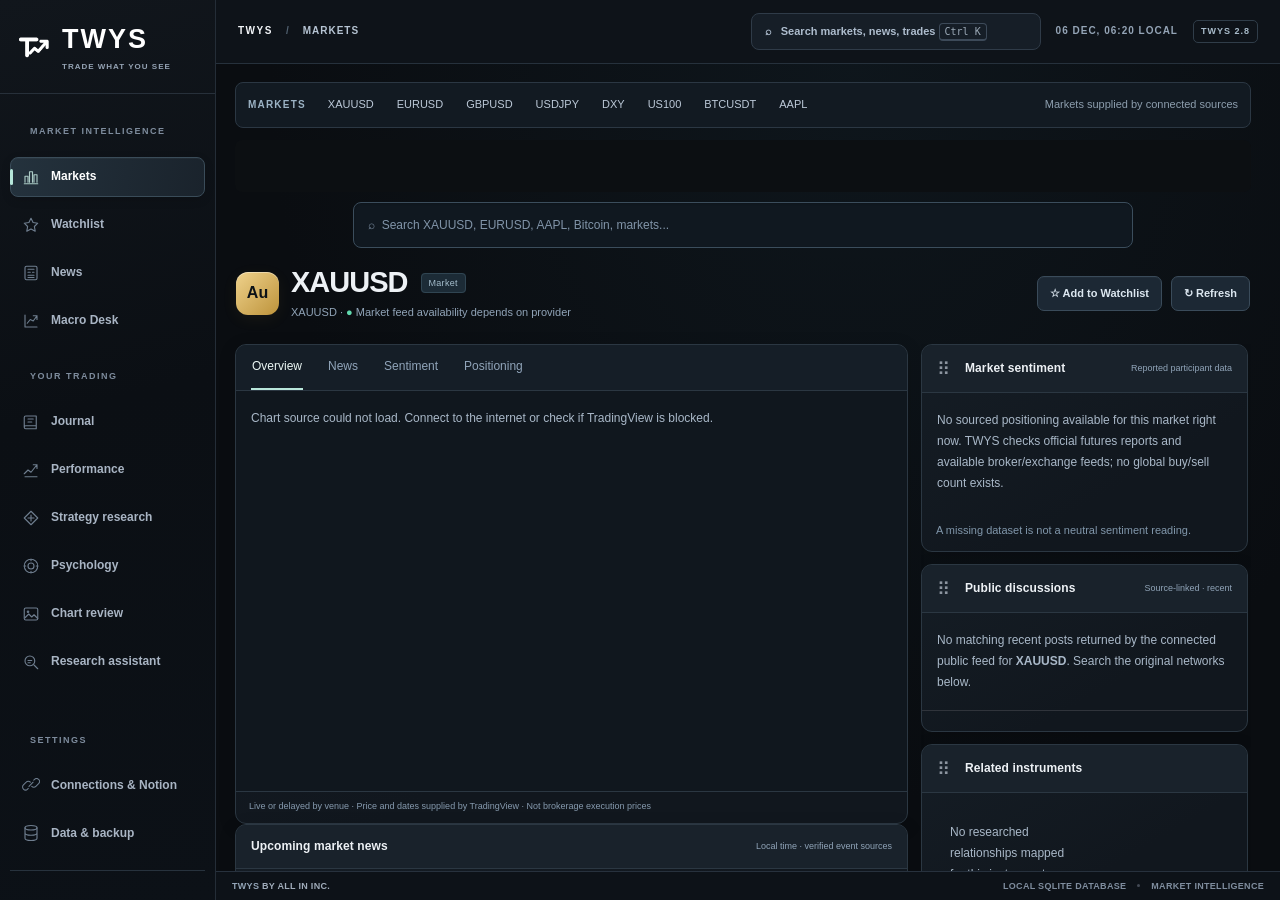
==== static/index.html @ 9fe043f9 "Prepare TWYS polished desktop and verified Windows installer workflow" ====
<!doctype html>
<html lang="en"><head><meta charset="utf-8"/><meta name="viewport" content="width=device-width,initial-scale=1"/>
<title>TWYS | TRADE WHAT YOU SEE · ALL IN INC.</title>
<meta name="theme-color" content="#0a0d11"/>
<link rel="icon" type="image/png" href="/static/twys-icon.png"/>
<link rel="stylesheet" href="/static/style.css" /><link rel="stylesheet" href="/static/v22.css" /><link rel="stylesheet" href="/static/v23.css" /><link rel="stylesheet" href="/static/v24.css" /><link rel="stylesheet" href="/static/v25.css" /><link rel="stylesheet" href="/static/v28.css" />
<link rel="stylesheet" href="/static/polish.css" />
</head><body>
<div id="app">
  <aside class="sidebar">
    <header class="identity"><img class="twys-logo" src="/static/twys-icon.png" width="38" height="38" alt=""/><div class="brandtext"><b>TWYS</b><small>TRADE WHAT YOU SEE</small></div></header>
    <div class="sidebar-section">MARKET INTELLIGENCE</div>
    <nav id="navigation">
      <button class="nav-item active" data-page="marketdesk" type="button"><span class="nav-glyph">▥</span>Markets</button>
      <button class="nav-item" data-page="watchlist" type="button"><span class="nav-glyph">☆</span>Watchlist</button>
      <button class="nav-item" data-page="newsdesk" type="button"><span class="nav-glyph">▤</span>News</button>
      <button class="nav-item" data-page="macro" type="button"><span class="nav-glyph">↗</span>Macro Desk</button>
    </nav>
    <div class="sidebar-section" id="private-label">YOUR TRADING</div>
    <nav>
      <button class="nav-item" data-page="journal22" type="button"><span class="nav-glyph">▤</span>Journal</button>
      <button class="nav-item" data-page="performance" data-requires="performance" type="button"><span class="nav-glyph">⌁</span>Performance</button>
      <button class="nav-item" data-page="strategy" data-requires="setup" type="button"><span class="nav-glyph">◇</span>Strategy research</button>
      <button class="nav-item" data-page="psychology" data-requires="psychology" type="button"><span class="nav-glyph">◉</span>Psychology</button>
      <button class="nav-item" data-page="screenshots" data-requires="screenshot_review" type="button"><span class="nav-glyph">▣</span>Chart review</button>
      <button class="nav-item" data-page="research" data-requires="records" type="button"><span class="nav-glyph">⌕</span>Research assistant</button>
    </nav>
    <div class="sidebar-section data-label">SETTINGS</div>
    <nav><button class="nav-item" data-page="connections" type="button"><span class="nav-glyph">⤧</span>Connections & Notion</button><button class="nav-item" data-page="data" type="button"><span class="nav-glyph">▤</span>Data & backup</button></nav>
    <div class="sidebar-spacer"></div><div class="v22-watch-mini" id="v22-watch-mini"></div>
    <div class="sidebar-status"><span class="status-light"></span><span>LOCAL TERMINAL</span><span class="status-end">LOCAL</span></div>
    <div class="sidebar-footer"><div class="signature">ALL IN <span>INC.</span></div><div>TRADE WHAT YOU SEE</div></div>
  </aside>
  <div class="main-shell">
    <header class="topbar"><div class="topbar-location"><span class="crumb">TWYS</span><span class="slash">/</span><span id="page-crumb">MARKETS</span></div><div class="topbar-right"><button class="global-search-button" id="global-search-button" type="button">⌕ &nbsp; Search markets, news, trades <kbd>Ctrl K</kbd></button><span id="local-time" class="clock"></span><span class="topbar-version">TWYS 2.8</span></div></header>
    <main class="workspace" id="workspace" aria-label="Trading workspace" tabindex="-1"><div class="loading" role="status"><img class="twys-loading-logo" src="/static/twys-icon.png" width="52" height="52" alt="TWYS"/><span class="loader"></span>Initializing TWYS terminal...</div></main>
    <footer class="bottombar"><span>TWYS <span class="muted">BY ALL IN INC.</span></span><span class="bottom-right"><span id="footer-source">LOCAL SQLITE DATABASE</span><span class="separator-dot"></span><span>MARKET INTELLIGENCE</span></span></footer>
  </div>
</div>
<div class="global-search-overlay hidden" id="global-search-overlay"><div class="search-modal" role="dialog" aria-modal="true" aria-label="Search TWYS" tabindex="-1"><div class="global-search-header"><span aria-hidden="true">⌕</span><input id="global-query" aria-label="Search markets and your journal" placeholder="Search markets and your journal..." autocomplete="off"/><button id="close-global" class="btn" aria-label="Close search">ESC</button></div><div id="global-results" class="global-results"></div><div class="search-hint">DETERMINISTIC SEARCH · NO AI REQUIRED · CTRL / ⌘ + K</div></div></div>
<div class="overlay hidden" id="overlay"><div class="veil" id="veil"></div><aside class="detail-drawer" role="dialog" aria-modal="true" aria-labelledby="detail-title" tabindex="-1"><div class="drawer-header"><div><span class="eyebrow">SOURCE RECORD</span><h2 id="detail-title">Trade detail</h2></div><button class="icon-button" id="close-detail" title="Close" aria-label="Close trade details">×</button></div><div class="drawer-content" id="drawer-content"></div></aside></div>
<div class="lightbox hidden" id="lightbox" role="dialog" aria-label="Chart screenshot" aria-modal="true"><div class="v28-photo-top"><span id="v28-photo-caption"></span><button id="close-lightbox" title="Close image">×</button></div><button id="v28-photo-prev" class="v28-photo-step" aria-label="Previous screenshot">‹</button><div class="v28-photo-stage"><img id="lightbox-image" alt="Expanded chart screenshot"/><p id="v28-photo-error" hidden>Image unavailable. Try Recheck all screenshots in Journal if the Notion image has been replaced.</p></div><button id="v28-photo-next" class="v28-photo-step" aria-label="Next screenshot">›</button></div>
<div id="toast" class="toast" role="status"></div>
<script src="/static/plotly.min.js"></script><script src="/static/v2.js"></script><script src="/static/app.js"></script><script src="/static/v22.js"></script><script src="/static/v24.js"></script><script src="/static/v25.js"></script><script src="/static/polish.js"></script>
</body></html>
---- static/style.css ----
:root{--bg:#0b0d10;--sidebar:#0d1014;--surface:#101318;--surface2:#141820;--surface3:#191e26;--border:#242932;--muted:#87909d;--muted2:#626b78;--text:#e7e9ed;--white:#fff;--accent:#cba878;--up:#7fcbb0;--down:#e08082;--neutral:#a0a8b2;--sidebar-w:230px}
*{box-sizing:border-box}html,body{margin:0;min-height:100%;background:var(--bg);color:var(--text);font-family:Inter,'Segoe UI',Arial,sans-serif;font-size:13px;-webkit-font-smoothing:antialiased}body{overflow:hidden}button,input,select,textarea{font:inherit}button{cursor:pointer}a{color:var(--accent);text-decoration:none}a:hover{text-decoration:underline}button:focus-visible,input:focus-visible,select:focus-visible,textarea:focus-visible{outline:1px solid var(--accent);outline-offset:1px}
#app{display:flex;height:100vh;min-height:530px}.sidebar{width:var(--sidebar-w);min-width:var(--sidebar-w);display:flex;flex-direction:column;background:var(--sidebar);border-right:1px solid var(--border);padding:24px 13px 16px}.identity{display:flex;align-items:center;gap:13px;padding:0 10px 29px}.brandmark{position:relative;height:39px;width:39px;border:1px solid #967c5b;display:flex;align-items:center;justify-content:center;color:#e5c08d;font-family:Georgia,serif;font-size:27px;font-weight:bold;letter-spacing:-3px}.brand-pip{position:absolute;height:5px;width:5px;background:var(--accent);right:-3px;bottom:8px}.brandtext b{display:block;letter-spacing:3.1px;font-size:20px;line-height:1.1;font-weight:800}.brandtext small{display:block;white-space:nowrap;font-size:8px;letter-spacing:1.3px;color:var(--muted);padding-top:6px;font-weight:700}.sidebar-section{padding:7px 12px 11px;color:var(--muted2);font-size:9px;letter-spacing:1.75px;font-weight:750}.sidebar-section.data-label{padding-top:29px}.sidebar nav{display:flex;flex-direction:column;gap:2px}.nav-item{background:none;border:0;color:#99a2ad;width:100%;display:flex;align-items:center;gap:12px;text-align:left;min-height:39px;padding:0 11px;border-radius:4px;font-size:12px;font-weight:570;position:relative}.nav-item:hover{background:#181d24;color:white}.nav-item.active{color:var(--accent);background:#25231f}.nav-item.active:before{content:'';position:absolute;left:-13px;width:2px;height:23px;background:var(--accent)}.nav-glyph{font-size:19px;font-family:'Segoe UI Symbol',serif;width:22px;text-align:center;line-height:1;color:inherit;opacity:.85}.sidebar-spacer{flex:1}.sidebar-status{display:flex;align-items:center;gap:8px;padding:13px 12px;border:1px solid var(--border);background:#10141a;font-size:9px;letter-spacing:.8px;font-weight:700;color:#b6bdc8}.sidebar-status .status-light,.terminal-pill i{background:var(--up);height:6px;width:6px;border-radius:50%;box-shadow:0 0 9px #7fcbb04d}.status-end{margin-left:auto;color:var(--up);font-size:9px}.sidebar-footer{padding:20px 12px 3px;font-size:8px;letter-spacing:1px;color:var(--muted2)}.signature{font-weight:900;color:#edf0f3;font-size:13px;letter-spacing:2.4px;margin-bottom:8px}.signature span{font-size:9px;color:var(--accent)}.main-shell{display:flex;flex-direction:column;min-width:0;flex:1}.topbar{height:53px;min-height:53px;background:#0d1014;border-bottom:1px solid var(--border);display:flex;align-items:center;justify-content:space-between;padding:0 28px}.topbar-location{font-size:10px;font-weight:800;letter-spacing:1.5px;color:#bfc5cd}.crumb{color:var(--accent)}.slash{margin:0 13px;color:var(--muted2)}.topbar-right{display:flex;gap:23px;align-items:center;color:var(--muted);font-size:10px;font-weight:670;letter-spacing:1px}.terminal-pill{border:1px solid var(--border);border-radius:3px;padding:6px 9px;font-size:9px;display:flex;align-items:center;gap:7px}.terminal-pill i{display:inline-block}.clock{color:#c7cbd1;font-variant-numeric:tabular-nums}.topbar-version{color:var(--muted2)}.workspace{padding:27px 30px 40px;overflow:auto;flex:1;scrollbar-color:#323946 transparent;scrollbar-width:thin}.bottombar{height:29px;min-height:29px;padding:0 26px;border-top:1px solid var(--border);background:#0d1014;display:flex;align-items:center;justify-content:space-between;font-size:9px;font-weight:700;letter-spacing:1px;color:var(--accent)}.muted{color:var(--muted)}.bottom-right{display:flex;align-items:center;gap:11px;color:var(--muted2)}.separator-dot{width:3px;height:3px;background:#444a55;border-radius:50%}
.section-head{display:flex;justify-content:space-between;align-items:flex-end;gap:20px;margin-bottom:23px}.eyebrow{font-size:9px;letter-spacing:1.9px;font-weight:750;color:var(--accent)}h1{font-size:24px;line-height:1.18;font-weight:710;letter-spacing:-.75px;margin:7px 0 7px}h2{font-size:15px;letter-spacing:-.2px;margin:0;font-weight:690}.subhead{font-size:12px;color:var(--muted);margin:0;line-height:1.55}.section-actions{display:flex;align-items:center;gap:10px;flex-wrap:wrap}.btn{background:#1d222a;color:var(--text);border:1px solid #313843;border-radius:4px;padding:9px 13px;font-size:11px;font-weight:700;letter-spacing:.2px;white-space:nowrap}.btn:hover{background:#2b313b}.btn.accent{background:#c4a276;color:#141414;border-color:#c4a276}.btn.accent:hover{background:#e0bb87}.btn.small{padding:6px 10px}.btn.quiet{background:transparent}.metrics{display:grid;grid-template-columns:repeat(6,minmax(0,1fr));gap:1px;background:var(--border);border:1px solid var(--border);margin-bottom:17px}.metric{background:var(--surface);padding:16px 17px;min-height:105px}.metric-label{color:var(--muted);font-size:10px;font-weight:700;text-transform:uppercase;letter-spacing:1.1px;min-height:14px}.metric-value{margin-top:12px;font-size:25px;font-weight:680;letter-spacing:-.8px;font-variant-numeric:tabular-nums;white-space:nowrap}.metric-foot{font-size:10px;color:var(--muted2);margin-top:6px}.positive{color:var(--up)!important}.negative{color:var(--down)!important}.accent-text{color:var(--accent)!important}.panel{background:var(--surface);border:1px solid var(--border);min-width:0}.panel-head{padding:16px 18px 13px;display:flex;justify-content:space-between;align-items:center;gap:10px;border-bottom:1px solid var(--border)}.panel-head h2{font-size:12px;letter-spacing:.15px}.panel-head small{color:var(--muted);font-size:10px}.panel-body{padding:17px 18px}.graph{height:273px;width:100%}.graph-short{height:240px}.grid-main{display:grid;grid-template-columns:minmax(0,1.7fr) minmax(290px,1fr);gap:16px;margin-bottom:16px}.grid-half{display:grid;grid-template-columns:repeat(2,minmax(0,1fr));gap:16px;margin-bottom:16px}.grid-third{display:grid;grid-template-columns:repeat(3,minmax(0,1fr));gap:16px;margin-bottom:16px}.table-scroller{overflow:auto;scrollbar-color:#303640 transparent}table{border-collapse:collapse;width:100%;font-variant-numeric:tabular-nums}th{color:var(--muted);font-size:9px;font-weight:750;letter-spacing:1.1px;text-transform:uppercase;text-align:left;background:#141820;padding:12px 15px;white-space:nowrap}td{padding:12px 15px;border-bottom:1px solid #222831;font-size:11px;color:#bfc6cf;vertical-align:middle}tbody tr:last-child td{border-bottom:none}tbody tr.interactive{cursor:pointer}tbody tr.interactive:hover{background:#1b2129}tbody tr.interactive:hover td{color:#f0f2f5}.mono{font-family:'Cascadia Code',Consolas,monospace;font-size:11px;font-variant-numeric:tabular-nums}.primary-cell{font-weight:750;color:#e5e9ee}.type-tag{color:var(--muted);font-size:9px;border:1px solid #353a45;padding:4px 6px;border-radius:3px}.pill{display:inline-flex;align-items:center;gap:5px;padding:3px 7px;border-radius:3px;font-weight:750;font-size:9px;letter-spacing:.35px;text-transform:uppercase}.pill.win{background:#15342a;color:#80d1ac}.pill.loss{background:#3a252c;color:#e69aa0}.pill.breakeven{background:#2c2e35;color:#babfc8}.pill.unknown{background:#272525;color:#a5a5a5}.valuebar{height:4px;background:#2b313a;min-width:70px;position:relative}.valuebar>span{display:block;height:100%;background:#9da4ae}.valuebar .gain{background:var(--up)}.mini-label{font-size:10px;color:var(--muted)}.insight-list{display:flex;flex-direction:column}.insight-row{display:grid;grid-template-columns:minmax(120px,1fr) 68px 77px 90px;gap:8px;align-items:center;padding:12px 16px;border-bottom:1px solid var(--border);font-size:11px}.insight-row.header{color:var(--muted2);font-size:9px;letter-spacing:1px;font-weight:800;padding-top:10px;padding-bottom:10px}.insight-row:last-child{border-bottom:0}.stat-right{text-align:right;font-variant-numeric:tabular-nums}.data-note{font-size:10px;line-height:1.65;color:var(--muted);padding:11px 16px;border-top:1px solid var(--border)}.notice{padding:12px 15px;border:1px solid #3a3428;background:#1d1b18;color:#cbb691;font-size:11px;line-height:1.6;margin-bottom:16px}.notice strong{color:#e3c796}.filterbar{display:flex;gap:9px;flex-wrap:wrap;align-items:center;margin-bottom:16px;padding:12px;background:var(--surface);border:1px solid var(--border)}.searchbox{display:flex;align-items:center;min-width:210px;flex:1;border:1px solid #313640;background:#0e1115;color:var(--muted)}.searchbox span{padding:0 11px;font-size:18px}.searchbox input{flex:1;min-width:0;border:none;outline:0;color:var(--text);background:transparent;padding:10px 11px 10px 0;font-size:11px}.field{border:1px solid #313640;border-radius:3px;background:#12161c;color:#cfd4dc;padding:9px 26px 9px 10px;font-size:11px;max-width:180px}.field:focus{border-color:var(--accent)}.field[type=date]{padding-right:6px;color-scheme:dark}.field.small{max-width:110px}.record-count{color:var(--muted);font-size:10px}.pagination{display:flex;align-items:center;gap:10px;padding:13px 15px;justify-content:flex-end;border-top:1px solid var(--border);color:var(--muted)}.pagination button{border:1px solid var(--border);color:#ced2d9;background:#1c2229;border-radius:3px;padding:6px 10px}.pagination button:disabled{opacity:.3;cursor:default}.source-indicator{font-size:9px;color:var(--muted2);letter-spacing:.4px}.topic-cards{display:grid;grid-template-columns:repeat(2,minmax(0,1fr));gap:16px}.topic-panel{min-width:0}.topic-panel .panel-head{min-height:52px}.comparison-meta{color:var(--muted);font-size:10px;padding:13px 15px 4px;line-height:1.6}.info-grid{display:grid;grid-template-columns:repeat(3,minmax(0,1fr));gap:1px;border:1px solid var(--border);background:var(--border);margin-bottom:16px}.info-item{background:var(--surface);padding:14px 15px}.info-item .key{font-size:10px;color:var(--muted)}.info-item .val{font-size:16px;font-weight:700;margin-top:8px}.masonry{display:grid;grid-template-columns:repeat(auto-fill,minmax(230px,1fr));gap:14px}.image-card{border:1px solid var(--border);background:var(--surface);overflow:hidden;cursor:pointer}.image-card:hover{border-color:#827359}.image-card .thumb{height:142px;background:#090c11;overflow:hidden;display:flex;align-items:center;justify-content:center}.image-card img{height:100%;width:100%;object-fit:contain}.image-card .img-text{padding:11px 12px}.image-card .img-meta{color:var(--muted);font-size:10px;margin-top:6px}.qbox{display:flex;gap:10px}.qbox textarea{flex:1;min-height:90px;background:#0e1115;color:var(--text);border:1px solid #343b46;padding:14px;outline:none;resize:vertical;border-radius:3px;line-height:1.5}.suggestions{display:flex;flex-wrap:wrap;gap:8px;margin:13px 0 20px}.suggestions button{border:1px solid #343942;background:#161b22;color:#bdc5cf;padding:7px 10px;font-size:10px;border-radius:3px}.suggestions button:hover{border-color:var(--accent)}.research-answer{font-size:12px;line-height:1.75;white-space:pre-wrap;color:#d4d8de}.evidence-card{padding:13px 15px;border-bottom:1px solid var(--border);cursor:pointer}.evidence-card:hover{background:#1c232b}.evidence-card p{font-size:11px;line-height:1.6;color:#a5afbb;margin:8px 0 0}.evidence-header{display:flex;align-items:center;justify-content:space-between}.evidence-title{font-weight:750;font-size:11px}.file-input{display:none}.upload-zone{border:1px dashed #555144;min-height:175px;display:flex;align-items:center;justify-content:center;flex-direction:column;gap:9px;background:#151614;text-align:center;padding:25px}.upload-zone .upload-icon{font-size:28px;color:var(--accent)}.upload-zone b{font-size:13px}.upload-zone p{font-size:11px;color:var(--muted);margin:0}.action-row{display:flex;gap:10px;flex-wrap:wrap;margin-top:14px}.note-card{padding:14px 15px;border-bottom:1px solid var(--border);font-size:11px;line-height:1.65;color:#b7bec8;white-space:pre-wrap;max-height:135px;overflow:hidden}.note-card:last-child{border:0}.note-card b{color:var(--accent);display:block;margin-bottom:5px;font-size:10px}.smalltext{font-size:11px;color:var(--muted);line-height:1.6}.loading{height:40vh;display:flex;align-items:center;justify-content:center;gap:10px;color:var(--muted);letter-spacing:1px;font-size:11px}.loader{border:2px solid #2e3440;border-top-color:var(--accent);height:13px;width:13px;border-radius:50%;animation:spin .7s linear infinite}@keyframes spin{to{transform:rotate(360deg)}}.empty{padding:38px 15px;color:var(--muted);text-align:center;font-size:12px;line-height:1.6}.overlay{position:fixed;inset:0;z-index:20;display:flex;justify-content:flex-end}.hidden{display:none!important}.veil{position:absolute;inset:0;background:#05080bbd;backdrop-filter:blur(1px)}.detail-drawer{z-index:1;position:relative;width:min(650px,100vw);height:100%;background:#101319;box-shadow:-15px 0 50px #0009;display:flex;flex-direction:column;border-left:1px solid #343943}.drawer-header{padding:24px 27px;display:flex;justify-content:space-between;align-items:flex-start;border-bottom:1px solid var(--border)}.drawer-header h2{font-size:19px;margin-top:9px}.icon-button{background:transparent;border:1px solid #424955;color:var(--text);height:30px;width:30px;font-size:22px;border-radius:3px}.drawer-content{padding:22px 27px 35px;overflow:auto}.details-grid{display:grid;grid-template-columns:repeat(3,minmax(0,1fr));gap:10px;margin-bottom:20px}.detail-kpi{background:#171c23;border:1px solid #292e38;padding:12px}.detail-kpi small{color:var(--muted);font-size:9px;text-transform:uppercase;letter-spacing:.9px}.detail-kpi b{display:block;margin-top:9px;font-size:14px;color:#f0f2f5}.detail-section{margin:19px 0}.detail-section h3{color:var(--accent);font-weight:750;font-size:10px;text-transform:uppercase;letter-spacing:1px;border-bottom:1px solid var(--border);padding-bottom:9px}.detail-section p,.original-text{color:#c7cbd2;font-size:12px;line-height:1.7;white-space:pre-wrap;overflow-wrap:anywhere}.detail-photo{width:100%;height:auto;display:block;margin:10px 0;border:1px solid #303742;cursor:zoom-in;background:#090b0d}.flag{color:#e4b47f;background:#2c241c;padding:4px 8px;display:inline-block;font-size:10px;margin:3px}.lightbox{z-index:30;position:fixed;inset:0;background:#050607f7;display:flex;justify-content:center;align-items:center;padding:40px}.lightbox img{max-width:96vw;max-height:92vh;object-fit:contain}.lightbox button{position:absolute;right:19px;top:12px;color:white;background:transparent;border:0;font-size:35px}.toast{position:fixed;bottom:43px;right:20px;z-index:40;background:#30372f;color:white;padding:13px 19px;box-shadow:0 8px 28px #0008;font-size:11px;opacity:0;pointer-events:none;transform:translateY(8px);transition:.2s}.toast.show{opacity:1;transform:translateY(0)}.result-label{font-size:11px;font-weight:750;color:var(--accent);letter-spacing:.3px}.kbd{font-size:10px;padding:2px 5px;border:1px solid var(--border)}
@media(max-width:1250px){.metrics{grid-template-columns:repeat(3,minmax(0,1fr))}.workspace{padding:22px}.grid-main{grid-template-columns:1.3fr 1fr}}
@media(max-width:950px){:root{--sidebar-w:185px}.sidebar{padding-left:9px;padding-right:9px}.nav-item.active:before{left:-9px}.nav-item{font-size:11px}.grid-main,.grid-half,.topic-cards{grid-template-columns:1fr}.grid-third{grid-template-columns:repeat(2,minmax(0,1fr))}.metric{padding:14px}.sidebar-footer{padding-left:7px}.bottom-right{display:none}}
@media(max-width:680px){:root{--sidebar-w:53px}.sidebar{padding:14px 4px}.identity{padding:0 3px 22px}.brandtext,.sidebar-section,.sidebar-status,.sidebar-footer{display:none}.sidebar nav{gap:6px}.nav-item{height:41px;padding:0 10px;overflow:hidden;white-space:nowrap;font-size:0}.nav-glyph{font-size:19px;min-width:22px}.nav-item.active:before{left:-4px}.topbar{padding:0 14px}.topbar-right{gap:8px}.terminal-pill,.topbar-version{display:none}.workspace{padding:17px 11px}.section-head{align-items:flex-start;flex-direction:column;gap:9px}.metrics{grid-template-columns:repeat(2,minmax(0,1fr))}.metric-value{font-size:21px}.grid-third,.info-grid{grid-template-columns:1fr}.qbox{flex-direction:column}.filterbar{gap:6px}.searchbox{min-width:100%}.field{max-width:150px}}
/* TWYS 2.0: restrained monochrome market workstation. */
:root{--bg:#0c0c0c;--sidebar:#101010;--surface:#131313;--surface2:#191919;--surface3:#202020;--border:#303030;--muted:#939393;--muted2:#727272;--text:#f2f2f2;--accent:#dedede;--up:#63b99a;--down:#d77b81}
.brandmark{background:#f1f1f1!important;color:#080808!important;border-radius:7px!important}.brand-pip{background:#0b0b0b!important}.nav-item.active{color:white!important;background:#252525!important}.eyebrow,.accent-text{color:#d4d4d4!important}.btn.accent{background:#f1f1f1!important;color:#151515!important;border-color:#f1f1f1!important}.btn.accent:hover{background:white!important}.sidebar-status .status-light,.terminal-pill i{background:#6abe9f}
.v2-searchrow{display:flex;align-items:center;gap:10px;margin-bottom:18px;flex-wrap:wrap}.v2-lookup{width:min(660px,100%);flex:1;min-width:200px;height:41px;padding:0 15px}.v2-symbolhead{display:flex;justify-content:space-between;align-items:center;gap:15px;margin:9px 0 18px;flex-wrap:wrap;border-bottom:1px solid var(--border);padding:0 0 14px}.v2-symbolhead h2{font-size:26px;letter-spacing:-.7px;margin:5px 0 0}.v2-symbolhead h2 span{font-weight:400;font-size:12px;color:var(--muted);letter-spacing:0;margin-left:10px}.v2-kv{display:flex;justify-content:space-between;gap:15px;border-bottom:1px solid #292929;padding:9px 0}.v2-kv span{color:var(--muted)}.v2-kv strong{font-size:12px;text-align:right;font-variant-numeric:tabular-nums}.v2-kpis{display:grid;grid-template-columns:repeat(2,minmax(0,1fr));gap:0 17px}.v2-onboard{min-height:140px;display:flex;flex-direction:column;justify-content:center;align-items:flex-start;padding:17px;border:1px dashed #3b3b3b;background:#171717}.v2-onboard p{font-size:12px;line-height:1.7;color:#a0a0a0;margin:8px 0 0}.v2-info{color:var(--muted);margin:10px 0 18px;font-size:11px}.v2-source{padding:12px 0;border-bottom:1px solid var(--border)}.v2-source>b{font-weight:680;font-size:12px}.v2-source small,.v2-feeditem span{display:block;color:var(--muted);font-size:10px;line-height:1.7;margin-top:7px}.v2-source a,.v2-feeditem a,.v2-newsitem a{color:inherit;text-decoration:none}.v2-source a:hover,.v2-feeditem a:hover,.v2-newsitem a:hover{text-decoration:underline}.v2-feeditem{padding:12px 0;border-bottom:1px solid var(--border);line-height:1.55}.v2-feeditem strong{font-size:12px}.v2-pricegraph{height:340px;min-height:300px}.v2-newsitem{display:flex;gap:17px;border-bottom:1px solid var(--border);padding:15px 18px}.v2-newsitem p{font-size:11px;line-height:1.5;color:var(--muted);margin:7px 0}.v2-newsitem small{font-size:10px;color:var(--muted2)}.impact{display:inline-block;align-self:flex-start;text-transform:uppercase;font-size:9px;letter-spacing:1px;padding:5px 8px;color:#acacac;border:1px solid #444;border-radius:3px;min-width:60px;text-align:center}.impact.high{color:#f39090;border-color:#8f3939}.impact.medium{color:#edbb73;border-color:#886035}.impact.low{color:#e4d78c;border-color:#776c3b}.v2-symbolresults{display:flex;gap:8px;flex-wrap:wrap;margin:12px 0 18px}.v2-compareform,.v2-form{display:grid;gap:15px}.v2-compareform label,.v2-form label{font-size:10px;letter-spacing:.7px;color:#b4b4b4;display:flex;flex-direction:column;gap:7px}.v2-form .field,.v2-compareform .field{width:100%;max-width:none}.v2-form input{height:38px}.v2-form+.btn{margin-top:18px}.v2-sourcechoices{display:grid;gap:10px;margin:15px 0}.v2-sourcechoices label{display:flex;gap:10px;align-items:center;font-weight:600}.v2-sourcechoices small{font-weight:400;color:var(--muted)}.global-search-overlay{position:fixed;inset:0;z-index:100;background:rgba(0,0,0,.76);display:flex;justify-content:center;align-items:flex-start;padding-top:min(16vh,140px)}.global-search-overlay.hidden{display:none}.search-modal{width:min(680px,calc(100vw - 36px));border:1px solid #515151;background:#171717;box-shadow:0 24px 100px #000c;border-radius:10px;overflow:hidden}.global-search-header{display:flex;gap:12px;align-items:center;padding:16px;border-bottom:1px solid #343434}.global-search-header input{flex:1;outline:none;background:transparent;border:0;color:white;font-size:15px;min-width:0}.global-results{max-height:430px;overflow:auto}.v2-searchhit{background:transparent;color:white;width:100%;border:0;border-bottom:1px solid #313131;display:grid;grid-template-columns:130px 1fr 75px;gap:10px;text-align:left;padding:14px 17px;cursor:pointer;align-items:center}.v2-searchhit:hover{background:#2a2a2a}.v2-searchhit span{font-size:12px;color:var(--muted);overflow:hidden;text-overflow:ellipsis;white-space:nowrap}.v2-searchhit small{text-align:right;color:#858585}.search-hint{font-size:9px;color:#878787;padding:12px 17px;letter-spacing:1px}.global-search-button{cursor:pointer;border:1px solid #3b3b3b;background:#1e1e1e;color:#c0c0c0;padding:7px 10px;border-radius:5px}.global-search-button kbd{font:10px monospace;margin-left:10px;color:#aaa}
@media(max-width:700px){.v2-newsitem{padding:12px 9px}.v2-searchhit{grid-template-columns:90px 1fr}.v2-searchhit small{display:none}.global-search-button{font-size:0}.global-search-button kbd{font-size:10px}.v2-kpis{grid-template-columns:1fr}.v2-symbolhead h2{font-size:21px}}

/* TWYS 2.1 Windows market desk: larger controls, higher contrast, purposeful accents. */
:root{--bg:#0b1017;--sidebar:#0e141c;--surface:#141b24;--surface2:#18212c;--surface3:#202b39;--border:#2b3847;--muted:#a2afbe;--muted2:#7f90a3;--text:#f4f6fa;--accent:#f0f4fb;--up:#35db9b;--down:#f07779;--sidebar-w:224px}
body{font-size:14px}.sidebar{padding:18px 12px 12px}.identity{gap:12px;padding:4px 8px 25px}.brandmark{height:51px;width:51px;flex:none;background:transparent!important;border:0!important;padding:0!important;overflow:hidden;border-radius:12px}.brandmark img{height:100%;width:100%;object-fit:contain}.brandtext b{font-size:21px;letter-spacing:2px}.brandtext small{letter-spacing:.9px;font-size:9px}.sidebar-section{font-size:10px;color:#8d9bac}.nav-item{font-size:13px;min-height:42px;gap:12px;font-weight:600}.nav-item.active{background:#242f3c!important}.nav-item.active:before{background:#36dea0;width:3px}.topbar{height:61px;min-height:61px;background:#111821}.topbar-right{gap:17px}.global-search-button{font-size:12px;padding:10px 15px;background:#222d3b}.workspace{padding:26px 30px 48px}.workspace h1{font-size:27px;letter-spacing:-.6px}.subhead{font-size:13px;color:#acb8c6;max-width:820px;line-height:1.6}.eyebrow{letter-spacing:1px;color:#6bd9b4!important;font-size:10px}.btn,.field{font-size:12px}.btn{border-radius:7px;padding:10px 15px}.btn.accent{background:#eaf2fc!important;color:#111a23!important;border-color:#eaf2fc!important;font-weight:800}.panel{background:#141b24;border:1px solid #2c3949;border-radius:12px;overflow:hidden}.panel-head{background:#19222e;padding:16px 18px}.panel-head h2{font-size:14px;letter-spacing:0}.panel-body{padding:16px 18px}.v2-searchrow{margin-bottom:9px;gap:10px}.v2-searchwrap{flex:1;min-width:250px;position:relative}.v2-lookup{width:100%!important;height:48px!important;font-size:15px!important;border:1px solid #485a6e!important;border-radius:10px!important;background:#1a2531!important;padding:0 17px!important}.v2-searchwrap:focus-within .v2-lookup{border-color:#65b7ff!important}.v2-suggestions{position:absolute;z-index:15;top:52px;left:0;right:0;max-height:370px;overflow:auto;background:#1a2430;border:1px solid #46586e;border-radius:10px;box-shadow:0 24px 60px #000a}.v2-suggestions[hidden]{display:none}.v2-suggest-row{width:100%;display:grid;grid-template-columns:90px 1fr 100px;align-items:center;gap:10px;text-align:left;padding:12px 15px;background:transparent;border:0;border-bottom:1px solid #304050;color:#f4f6fa}.v2-suggest-row:hover,.v2-suggest-row:focus{background:#26364a}.v2-suggest-row b{font-size:13px;color:#6be6b3}.v2-suggest-row span{overflow:hidden;white-space:nowrap;text-overflow:ellipsis;font-size:12px;color:#c2cbd7}.v2-suggest-row small{color:#8192a7;text-align:right}.v2-quickwatch{display:flex;gap:8px;flex-wrap:wrap;margin:12px 0 24px}.v2-symbolchip{border:1px solid #35475b;background:#1a2531;color:#aebccf;border-radius:6px;padding:9px 13px;font-size:12px;font-weight:750}.v2-symbolchip:hover{border-color:#62d7a9;color:#fff}.v2-symbolhead{margin-bottom:20px}.v2-symbolhead h2{font-size:34px}.v2-symbolhead h2 span{font-size:14px}.v2-market-grid{display:grid;grid-template-columns:minmax(0,1.65fr) minmax(300px,1fr);gap:16px}.v2-side-stack{display:flex;flex-direction:column;gap:16px;min-width:0}.v2-chart-panel{min-width:0}.v2-tv-host{height:490px;overflow:hidden;background:#141a22;margin:12px 10px 2px;border-radius:7px}.twys-tv-widget{height:100%;width:100%;display:flex;flex-direction:column}.tradingview-widget-container__widget{height:calc(100% - 26px);width:100%}.twys-attribution{height:26px;display:flex;align-items:center;justify-content:flex-end;padding-right:12px;font-size:11px;color:#9badbe}.twys-attribution a{color:#a0b5ca;text-decoration:underline}.v2-chart-panel .v2-info{font-size:11px;padding:0 15px}.v2-side-stack .v2-onboard{min-height:90px}.v2-source{padding:12px 16px}.v2-source b,.v2-feeditem strong{font-size:13px}.v2-source small,.v2-feeditem span{font-size:11px}.v2-side-stack .panel-body{max-height:340px;overflow:auto}.v2-weekbar{display:flex;align-items:center;justify-content:space-between;gap:14px;margin:10px 0 20px;padding:15px;border:1px solid #334353;background:#18222f;border-radius:10px;flex-wrap:wrap}.v2-weekbar strong{font-size:17px}.v2-weekbar>span{color:#a8b8c9;font-size:12px}.v2-calfilters{display:flex;gap:12px;flex-wrap:wrap;margin:0 0 14px}.v2-calfilters label{display:flex;align-items:center;gap:8px;font-size:12px;color:#b8c7d6}.v2-calfilters select,.v2-calfilters input{border:1px solid #46556a;background:#1b2633;color:white;border-radius:6px;padding:10px;min-width:135px}.v2-calfilters input{min-width:220px}.v2-calendar-table{font-size:12px}.v2-calendar-table td,.v2-calendar-table th{padding:13px 12px;border-bottom:1px solid #273443}.v2-calendar-table th{font-size:11px;color:#a3b6c9;background:#1c2734}.v2-calendar-table tbody tr:hover:not(.v2-dayrow){background:#1c2a39}.v2-calendar-table .v2-dayrow td{background:#243247!important;color:#ecf4ff;font-weight:800;font-size:12px;letter-spacing:.3px;padding:10px 12px}.v2-eventtitle{min-width:250px;font-weight:650}.v2-eventtitle a{color:#ecf2fa}.v2-eventtime,.v2-eventcurrency{white-space:nowrap;font-weight:650}.impact.high{background:#5d2229;border-color:#f17274;color:#ffb3b5}.impact.medium{background:#61401e;border-color:#efb15b;color:#f8c780}.impact.low{background:#534e22;border-color:#dec96b;color:#f6e59e}.v2-news-toolbar{display:flex;gap:12px;margin-bottom:16px}.v2-news-toolbar input{min-width:220px;max-width:600px;flex:1;height:42px}.v2-newsitem b{font-size:14px;line-height:1.5}.v2-newsitem p{font-size:12px;line-height:1.6}.v2-onboard{border-radius:9px;border-color:#385169;background:#1b2938}.v2-onboard p{font-size:13px}.v2-info{font-size:12px}.v2-source a{color:#5bddad}.sidebar-footer{font-size:9px}.topbar-version{font-size:12px}
@media(max-width:1120px){.v2-market-grid{grid-template-columns:1fr}.v2-side-stack{display:grid;grid-template-columns:repeat(2,minmax(0,1fr))}.v2-tv-host{height:390px}}
@media(max-width:750px){.v2-side-stack{grid-template-columns:1fr}.v2-suggest-row{grid-template-columns:80px 1fr}.v2-suggest-row small{display:none}.v2-tv-host{height:320px}.v2-symbolhead h2{font-size:25px}}
---- static/v22.css ----
/* TWYS 2.2: instrument-first desktop market workspace */
:root{--bg:#090d11;--sidebar:#0b1015;--surface:#10161c;--surface2:#141c23;--surface3:#1b2530;--border:#24303b;--muted:#91a0b0;--muted2:#738394;--text:#f5f7fa;--white:#fff;--accent:#eef3f9;--up:#22e59d;--down:#fa606b;--sidebar-w:225px}
html,body{font-family:Inter,'Segoe UI',Arial,sans-serif;font-size:14px;background:var(--bg);line-height:1.42}button,select,input{font-family:inherit} .sidebar{padding:12px 10px 12px;background:#090e13;border-right:1px solid #1c2933}.identity{padding:6px 9px 17px;gap:9px;border-bottom:1px solid #202b34;margin:0 -10px 16px}.brandmark{width:49px;height:49px!important;border:none!important;background:transparent!important;border-radius:6px!important}.brandmark img{width:100%;height:100%;object-fit:contain;filter:grayscale(1) brightness(1.45)}.brandtext b{font-size:25px;letter-spacing:1px;color:white}.brandtext small{display:block;color:#d3dbe2;letter-spacing:1.2px;font-size:9px}.sidebar-section{font-size:9px;letter-spacing:1.45px;color:#768898;margin:14px 8px 5px;padding-top:6px}.nav-item{font-size:14px;min-height:39px;border-radius:5px;gap:10px;color:#cbd4df;padding:0 11px}.nav-item:hover{background:#19232e}.nav-item.active{background:#1c2933!important;color:white!important}.nav-item.active:before{background:var(--up);border-radius:3px}.nav-glyph{font-size:19px;min-width:22px;font-weight:400}.sidebar-status,.sidebar-footer{display:none}.sidebar-spacer{min-height:10px}.v22-watch-mini{border-top:1px solid #22303b;padding:12px 7px 6px}.v22-watch-mini header{display:flex;align-items:center;justify-content:space-between;font-weight:750;margin:0 0 10px}.v22-watch-mini button{display:flex;justify-content:space-between;align-items:center;color:#dfe5eb;width:100%;border:none;background:transparent;padding:9px 5px;border-bottom:1px solid #1f2a33;text-align:left;font-size:13px}.v22-watch-mini button:hover{background:#1b2530}.v22-watch-mini button small{color:#91a5b9}.v22-watch-mini .mini-empty{font-size:11px;color:#81909e}.main-shell{background:#080d12}.topbar{height:76px;background:#0b1015;border-bottom:1px solid #24303b;padding:0 22px}.topbar-location .crumb{letter-spacing:1.5px;color:#f2f5f8}.topbar-right{gap:15px}.global-search-button{font-size:13px;padding:12px 14px;background:#151e27;border:1px solid #344858;border-radius:9px;min-width:300px;text-align:left;color:#e4ebf2}.global-search-button kbd{margin-left:auto;color:#9caab7}.clock{font-size:12px;color:#d8e1e9}.topbar-version{color:#7f909f;font-size:11px}.workspace{padding:14px 17px 20px;background:#080d12}.bottombar{height:26px;font-size:10px;background:#0b1015;border-top:1px solid #1c2831;padding:3px 16px;letter-spacing:.3px}.v22-desk{display:grid;grid-template-columns:minmax(560px,1fr) minmax(285px,310px);gap:13px;align-items:start;min-width:0}.v22-main,.v22-rail{min-width:0}.v22-rail{display:flex;flex-direction:column;gap:12px}.v22-tickerbar{display:flex;align-items:center;gap:14px;border:1px solid var(--border);padding:8px 12px;border-radius:8px;background:var(--surface);margin-bottom:12px;overflow:auto;white-space:nowrap;scrollbar-width:thin}.v22-tickerbar b{color:#f3f6f9;font-size:12px}.v22-tickerbar button{background:transparent;border:0;color:#b8c6d3;font-size:12px;padding:3px 8px;border-right:1px solid #31404d}.v22-tickerbar button:hover{color:white}.v22-markethead{display:flex;align-items:center;justify-content:space-between;gap:16px;margin-bottom:12px;padding:4px 0 8px}.v22-marketid{display:flex;gap:12px;align-items:center}.v22-coin{width:45px;height:45px;border-radius:50%;display:grid;place-items:center;background:#dca922;color:#0c1217;font-weight:900;font-size:18px}.v22-markethead h1{font-size:29px;line-height:1.1;margin:0;letter-spacing:-.7px}.v22-markethead p{margin:4px 0 0;color:#b6c1cb;font-size:13px}.v22-markethead .v22-tag{font-size:10px;color:#c6d6e5;background:#1f2e39;padding:3px 7px;border-radius:4px;margin-left:6px}.v22-markethead .v22-actions{display:flex;gap:9px}.v22-btn{font-size:12px;font-weight:700;background:#151f27;color:#eef4f8;border:1px solid #344452;padding:9px 13px;border-radius:6px}.v22-btn:hover{background:#253544}.v22-btn.active{color:#f6ce52}.v22-panel{border:1px solid #22303b;background:#10171e;border-radius:9px;overflow:hidden}.v22-phead{padding:12px 14px;border-bottom:1px solid #24313a;display:flex;align-items:center;justify-content:space-between;gap:10px}.v22-phead h2{margin:0;font-size:14px;font-weight:760;letter-spacing:-.1px}.v22-phead small{font-size:10px;color:#99a8b6}.v22-pricepanel{min-height:480px}.v22-market-tabs{display:flex;gap:20px;align-items:center;padding:0 15px;border-bottom:1px solid #2b3843}.v22-market-tabs button{font-size:13px;color:#a0b0c0;background:none;border:0;border-bottom:2px solid transparent;padding:12px 1px}.v22-market-tabs button.active{border-color:white;color:white}.v22-tvrange{display:flex;align-items:center;gap:6px}.v22-tvrange button{background:transparent;color:#b1becc;border:none;font-size:12px;padding:6px 9px;border-radius:5px}.v22-tvrange button.active{border:1px solid #b8c8d8;color:white;background:#253342}.v22-chart{height:455px;position:relative;overflow:hidden;background:#0c141a}.v22-chart .tradingview-widget-container{height:100%;width:100%;display:flex;flex-direction:column}.v22-chart .tradingview-widget-container__widget{flex:1;min-height:0}.v22-chart .tradingview-widget-copyright{font-size:10px;text-align:right;padding:2px 9px;color:#91a0b0}.v22-chart iframe{border:0}.v22-chart-loading{display:grid;place-items:center;height:100%;color:#8f9ca8}.v22-chart-bottom{font-size:10px;color:#8f9eac;padding:7px 13px;border-top:1px solid #22303b}.v22-quickgrid{display:grid;grid-template-columns:repeat(3,minmax(0,1fr));gap:10px;margin:12px 0}.v22-quick{padding:12px 13px;background:#131c24;border:1px solid #24313d;border-radius:8px;min-height:90px}.v22-quick h3{font-size:12px;margin:0 0 8px;color:#e8edf3}.v22-quick .v22-spark{height:25px}.v22-quick .v22-quickvalue{font-size:12px;color:#a6b8c6}.v22-small-table{width:100%;border-collapse:collapse;table-layout:fixed;font-size:12px}.v22-small-table th{font-weight:550;color:#8fa0af;font-size:10px;padding:9px 7px;text-align:left;border-bottom:1px solid #2b3945}.v22-small-table td{padding:9px 7px;border-bottom:1px solid #1c2932;white-space:nowrap;overflow:hidden;text-overflow:ellipsis}.v22-small-table tr:hover td{background:#15202a}.v22-small-table .v22-eventcell{white-space:normal}.v22-impact{display:inline-block;width:7px;height:14px;border-radius:2px;background:#7f8a97;vertical-align:middle;margin-right:4px}.v22-impact.high{background:#f35c65}.v22-impact.medium{background:#f0a444}.v22-impact.low{background:#f0d66b}.v22-impact.unrated{background:#7d8794}.v22-newsrow a{color:#eaf0f7}.v22-newsrow a:hover{color:#45e1ae}.v22-placeholder{font-size:12px;color:#93a5b7;line-height:1.5;padding:14px}.v22-cardbody{padding:12px 13px}.v22-meter{height:11px;border-radius:5px;background:#293542;display:flex;overflow:hidden;margin:12px 0 8px}.v22-meter .long{background:var(--up)}.v22-meter .short{background:var(--down);flex:1}.v22-meterlabels{display:flex;justify-content:space-between;font-weight:800;color:var(--up);font-size:12px}.v22-meterlabels span:last-child{color:var(--down)}.v22-source{font-size:11px;color:#92a1b0;margin-top:10px;line-height:1.5}.v22-source a{color:#c9dbe8}.v22-social-item{padding:12px 12px;border-bottom:1px solid #22313c}.v22-social-item:last-child{border:none}.v22-social-item a{color:#ecf2f8;font-size:12px;font-weight:650;line-height:1.3}.v22-social-item p{font-size:10px;color:#92a3b1;margin:5px 0 0}.v22-related{display:flex;flex-wrap:wrap;gap:6px}.v22-related button{font-size:12px;border:1px solid #354251;background:#19232d;border-radius:6px;padding:7px 10px;color:#e8f1f7}.v22-related button:hover{border-color:#77a1bd}.v22-globalfind{position:relative;max-width:780px;margin:auto}.v22-globalfind input{height:44px;width:100%;border:1px solid #426077;background:#131f29;color:white;padding:9px 14px;border-radius:8px;font-size:14px}.v22-searchdrop{z-index:30;position:absolute;top:48px;left:0;right:0;background:#111c25;border:1px solid #3b556a;border-radius:9px;box-shadow:0 22px 45px #0009;max-height:370px;overflow:auto}.v22-searchdrop[hidden]{display:none}.v22-searchdrop button{background:transparent;border:0;border-bottom:1px solid #283744;padding:11px 13px;display:grid;grid-template-columns:95px 1fr 78px;gap:8px;align-items:center;width:100%;text-align:left;color:#f7f8fa}.v22-searchdrop button:hover{background:#243647}.v22-searchdrop small{color:#91a5b6;text-align:right}.v22-banner{display:flex;align-items:center;justify-content:space-between;gap:15px;margin:0 0 14px}.v22-banner h1{margin:0;font-size:25px}.v22-banner p{margin:3px 0 0;color:#9bacbd;font-size:12px}.v22-tz{color:#b8c8d6;font-size:11px}.v22-news-layout{display:grid;grid-template-columns:minmax(580px,1fr) 320px;gap:12px}.v22-toolrow{display:flex;gap:8px;align-items:center;flex-wrap:wrap}.v22-select,.v22-filter{font-size:12px;color:#e7eef6;background:#18242d;border:1px solid #3b4957;border-radius:6px;padding:9px 11px}.v22-calendar-tbl{width:100%;border-collapse:collapse;font-size:12px}.v22-calendar-tbl td,.v22-calendar-tbl th{border-bottom:1px solid #23303c;padding:9px 9px;text-align:left}.v22-calendar-tbl th{font-size:10px;text-transform:uppercase;color:#98a7b6;font-weight:700}.v22-day{background:#1c2833;color:white;font-weight:800}.v22-event{min-width:160px}.v22-event a{color:#eaf3fa}.v22-events{max-height:640px;overflow:auto}.v22-widget-calendar{height:480px;overflow:hidden}.v22-widget-calendar>.tradingview-widget-container{height:100%;width:100%}.v22-widget-calendar .tradingview-widget-container__widget{height:calc(100% - 22px)}.v22-widget-calendar .tradingview-widget-copyright{font-size:10px;padding:3px}.v22-loading{color:#96a5b6;font-size:12px;padding:19px}.v22-warning{color:#e9b575}.v22-no-data{background:#172431;border:1px dashed #385169;padding:14px;border-radius:7px;color:#adc0d2;font-size:12px}.v22-full-head{display:flex;align-items:center;justify-content:space-between;margin-bottom:16px}.v22-full-head h1{font-size:23px;margin:0}.v22-subtitle{font-size:12px;color:#9eafbd}.v22-backdrop{position:absolute;inset:0;background:#0b1219c9;display:grid;place-items:center;z-index:2}.v22-open-source{font-size:11px;padding:9px}.v22-up{color:var(--up)}.v22-down{color:var(--down)}
@media(max-width:1330px){.v22-desk{grid-template-columns:minmax(480px,1fr) 275px}.v22-news-layout{grid-template-columns:1fr}.v22-chart{height:390px}}
@media(max-width:1130px){:root{--sidebar-w:195px}.v22-desk{grid-template-columns:1fr}.v22-rail{display:grid;grid-template-columns:1fr 1fr}.v22-chart{height:440px}.v22-markethead h1{font-size:25px}}
@media(max-width:760px){.v22-rail{grid-template-columns:1fr}.v22-news-layout{grid-template-columns:1fr}.v22-markethead{align-items:flex-start;flex-direction:column}.v22-quickgrid{grid-template-columns:1fr 1fr}.v22-tickerbar{gap:3px}}

.v22-quick{min-height:160px}.v22-minichart{height:120px;width:100%;font-size:11px;color:#99abbb}.v22-minichart .tradingview-widget-container,.v22-minichart .tradingview-widget-container__widget{height:100%;width:100%}.v22-minichart iframe{border:0}.v22-tickerwidget{height:52px;margin:0 0 10px;border-radius:7px;overflow:hidden}.v22-tickerwidget>.tradingview-widget-container{height:100%;width:100%}
---- static/v23.css ----
/* TWYS 2.4 visual system. The brand is typography, icon only for shortcuts. */
:root{--bg:#050608;--sidebar:#07080b;--surface:#101114;--surface2:#141519;--surface3:#191a1e;--border:#282b31;--muted:#adb2bb;--muted2:#828791;--text:#fafbfc;--accent:#f3f4f6;--up:#25da8d;--down:#f15f6c;--sidebar-w:216px}
html,body,#app,.main-shell,.workspace{background:#06080b!important;color:#f7f8fa!important}
.sidebar{background:#080a0c!important;border-color:#212328!important}
.brandtext b{font-size:29px!important;font-weight:850!important;letter-spacing:1px!important}
.brandtext small{font-size:10px!important;letter-spacing:1.05px!important}
.identity{padding:15px 13px 20px!important;min-height:82px!important;margin-bottom:5px!important}
.sidebar-section{color:#9aa0a9!important;font-size:10px!important;letter-spacing:1.2px!important}
.nav-item{color:#b8bbc3!important;font-size:14px!important;transition:background .17s ease,color .17s ease,transform .17s ease!important}
.nav-item:hover{color:#fff!important;background:#1a1d21!important;transform:translateX(2px)}
.nav-item.active{background:#1c2027!important;border:1px solid #303640!important}
.nav-item.active:before{background:#f7f8fa!important}
.v22-watch-mini{border-color:#282c33!important}
.topbar{background:#090b0e!important;border-color:#272b30!important;height:64px!important;min-height:64px!important}
.global-search-button{background:#14171c!important;border-color:#363b42!important;font-size:13px!important;transition:background .15s ease}
.global-search-button:hover{background:#23262d!important}
.workspace{padding:14px 19px 30px!important}
.bottombar{background:#0a0c0f!important;border-color:#292c31!important;color:white!important}
.v22-panel,.panel,.v22-tickerbar{background:#111316!important;border-color:#292d33!important}
.v22-phead,.panel-head{background:#16181c!important;border-color:#30333a!important}
.v22-tickerwidget,.v22-chart,.v22-quick,.v22-searchdrop,.v22-globalfind input{background:#0c0f12!important}
.v22-chart{height:500px!important}
.v22-quick{min-height:145px!important}
.v22-markethead{padding-top:5px!important}
.v22-markethead h1{font-size:32px!important}
.v22-coin{background:#d4a017!important}
.v22-phead h2{font-size:15px!important}
.v22-placeholder{font-size:13px!important;color:#b2b7bf!important}
.v22-social-item a{font-size:13px!important}
.v22-calendar-tbl{font-size:13px!important}
.v22-calendar-tbl td{padding:11px 12px!important}
.v22-day{background:#1e2229!important}
.v22-calendar-tbl tbody tr:not(.v22-day):hover td{background:#20252d!important}
.v22-news-layout.v23-one-column{display:grid!important;grid-template-columns:minmax(0,1fr)!important}
.v22-events{max-height:none!important;overflow:visible!important}
.v22-calendar-tbl .v22-event{min-width:320px}
.v22-btn,.v22-related button,.v22-searchdrop button{transition:background .17s ease, border-color .17s ease, transform .17s ease}
.v22-btn:hover,.v22-related button:hover{transform:translateY(-1px);background:#292d34!important}
.v22-searchdrop{box-shadow:0 15px 55px #000!important}
.v22-searchdrop button:hover{background:#252a33!important}
.v22-globalfind input{border-color:#464a52!important}
.v22-meter{background:#383a3e!important}
.v23-remove-btn,.trade-x{cursor:pointer;color:#c9ccd2;background:transparent;border:1px solid #42464f;border-radius:6px;padding:5px 9px;font-size:14px}
.v23-remove-btn:hover,.trade-x:hover{color:#fff;background:#7d2730;border-color:#b94b56}
.v23-remove-btn{display:block;padding:11px 15px;margin:20px 0}
.v23-imagegrid{display:grid;grid-template-columns:repeat(auto-fit,minmax(180px,1fr));gap:10px;margin-top:12px}
.v23-imagecard{min-height:90px;border-radius:8px;overflow:hidden;border:1px solid #343840;background:#13161a;display:grid;place-items:center}
.v23-imagecard .detail-photo{display:block;width:100%;height:auto;max-height:330px;object-fit:contain;cursor:zoom-in}
.v23-imageerror{padding:14px;color:#adb4c1;font-size:12px}
.r-review{background:#654320;color:#ffdb99;border-radius:5px;font-size:10px;padding:5px 8px;font-weight:850}
.v23-trashrow{display:flex;gap:25px;align-items:center;background:#14171b;border:1px solid #292e37;border-radius:8px;padding:12px 15px;margin:7px 0}
.v23-trashrow span{margin-left:auto;color:#9ca6b1}
.v23-trashrow button{background:#e7ecef;color:#111;border:0;border-radius:5px;padding:9px 16px;cursor:pointer}
@media(prefers-reduced-motion:reduce){*,*::before,*::after{animation-duration:.001ms!important;transition-duration:.001ms!important;scroll-behavior:auto!important}}
@media(max-width:1300px){.v22-chart{height:400px!important}.v22-quick{min-height:100px!important}}
---- static/v24.css ----
/* TWYS v2.4 workstation corrections */
:root{--rail-w:330px}
#app{position:relative}
.sidebar{position:relative}
#v24-sidebar-grab{position:absolute;right:-5px;top:0;bottom:0;width:10px;cursor:col-resize;z-index:20;touch-action:none}
#v24-sidebar-grab:hover{background:rgba(255,255,255,.13)}
.v22-desk{grid-template-columns:minmax(430px,1fr) var(--rail-w)!important}
.v22-rail{position:relative}
.v24-rail-resizer{position:absolute;top:0;bottom:0;left:-9px;width:9px;cursor:col-resize;touch-action:none;z-index:11;border-left:1px solid transparent}
.v24-rail-resizer:hover{border-color:#858b95}
.v24-grab{font-size:18px;line-height:1;color:#8d95a0;cursor:grab;user-select:none;margin-right:6px}
.v24-draggable-panel.v24-dragging{opacity:.4}
.v24-timeframe-note{padding:12px 14px;font-size:12px;color:#adb5bf;border:1px solid #2d343e;border-radius:8px;background:#12151a;margin:12px 0}
.v24-journal-tools{margin-bottom:12px;display:flex;justify-content:flex-end}
.v24-watch-layout{display:grid;grid-template-columns:minmax(195px,245px) minmax(0,1fr);gap:14px;align-items:start}
.v24-watch-list{position:sticky;top:0}
.v24-watch-symbol{display:flex;align-items:center;justify-content:space-between;width:100%;text-align:left;border:0;border-bottom:1px solid #2a2d33;background:transparent;color:#f5f5f5;padding:13px 11px;cursor:pointer}
.v24-watch-symbol span{font-size:11px;color:#8f98a5}.v24-watch-symbol.active,.v24-watch-symbol:hover{background:#24282e}
.v24-watch-work{min-width:0}.v24-watch-title{display:flex;align-items:center;justify-content:space-between;margin-bottom:12px}
.v24-watch-title h2{font-size:23px;margin:0}.v24-watch-research{display:grid;grid-template-columns:repeat(2,minmax(0,1fr));gap:12px;margin-top:13px}
.v24-watch-news{margin-top:13px}.v24-watch-research .v22-panel{min-height:145px}
.v24-macro-explain{padding:15px;margin:10px 0 17px;border:1px solid #333941;border-radius:8px;background:#13161a;color:#c1c8d0;font-size:14px}
.v24-macro-grid{display:grid;grid-template-columns:repeat(auto-fit,minmax(280px,1fr));gap:12px}
.v24-macro-card{padding:14px;min-height:180px}.v24-macro-card header{display:flex;justify-content:space-between;gap:12px}.v24-macro-card header a{font-size:11px;color:#9dabb9}
.v24-macro-value{font-size:28px;font-weight:800;margin-top:18px}.v24-macro-value small{font-size:12px;color:#9ca9b6}
.v24-macro-meta{font-size:11px;color:#9ba4b0;margin:6px 0}
.v24-spark{width:100%;height:52px;margin-top:10px}.v24-nohistory{color:#9fa9b4;padding:20px 0;font-size:12px}
.v24-macro-relations{margin-top:16px}.v24-macro-theory{padding:15px;border-bottom:1px solid #2b313a}.v24-macro-theory p{margin:6px 0 0;color:#b5c0ca;line-height:1.55}.v24-macro-caveat{padding:12px;color:#8c98a6;font-size:12px}
@media(max-width:1150px){.v22-desk{grid-template-columns:minmax(0,1fr)!important}.v24-rail-resizer{display:none}.v24-watch-layout{grid-template-columns:180px minmax(0,1fr)}}
@media(max-width:850px){.v24-watch-layout{display:block}.v24-watch-list{position:relative;margin-bottom:12px}.v24-watch-research{grid-template-columns:1fr}}

.v24-calendar-fallback{padding:15px;color:#c4cad2;font-size:13px}.v24-calendar-fallback a{color:#e6edf5}.v24-calendar-widget{margin-top:14px;min-height:575px}.v24-calendar-widget>.tradingview-widget-container{height:570px}.v24-calendar-widget .tradingview-widget-container__widget{height:calc(100% - 23px)}
---- static/v25.css ----
/* TWYS 2.5 usability: scrollable, resizable navigation and market research */
:root{--bg:#070809;--sidebar:#090a0c;--surface:#111315;--surface2:#15181b;--surface3:#191d20;--border:#2a2d31;--muted:#a0a5ae;--muted2:#767d87;--text:#f1f3f5}
body,.workspace,.main-shell{background:#070809!important}
.sidebar{background:#090a0c!important;overflow-y:auto;overflow-x:hidden;min-height:0;scrollbar-width:thin;scrollbar-color:#5e6670 #0b0c0e}
.sidebar::-webkit-scrollbar,.v22-rail::-webkit-scrollbar,.v22-watch-mini::-webkit-scrollbar{width:8px}
.sidebar::-webkit-scrollbar-thumb,.v22-rail::-webkit-scrollbar-thumb,.v22-watch-mini::-webkit-scrollbar-thumb{background:#4f5660;border-radius:7px}
.sidebar-spacer{flex:0 0 14px}
.v22-watch-mini{min-height:116px;height:235px;max-height:48vh;overflow-y:auto;resize:vertical;scrollbar-width:thin;scrollbar-color:#59616c #111316}
.v22-rail{max-height:calc(100vh - 130px);overflow-y:auto;overflow-x:hidden;scrollbar-width:thin;scrollbar-color:#59616c #101216;padding-right:3px}
.v22-markethead,.v22-panel,.v22-tickerbar{background-color:#101316}
.v22-related{display:grid;grid-template-columns:repeat(2,minmax(0,1fr));align-items:stretch}
.v22-related button{display:flex;flex-direction:column;gap:4px;min-width:0;text-align:left}
.v25-related-reason{font-size:10px;line-height:1.3;color:#abb2bb;font-weight:400;white-space:normal}
.v25-sociallinks{display:flex;flex-wrap:wrap;gap:6px;padding:10px 13px;border-top:1px solid #30343b}
.v25-sociallink{padding:7px 11px;background:#1c2228;color:#f1f4f7;border:1px solid #424952;border-radius:6px;text-decoration:none;font-size:11px}
.v25-sociallink:hover{background:#353b43}
.v22-cardbody,.v22-placeholder,.v22-social-item{line-height:1.55}
.v22-news-layout{grid-template-columns:minmax(0,1fr)!important}
.v22-calendar-tbl{min-width:715px}
.v22-events{overflow:auto;max-height:min(680px,75vh)}
.v22-day td{font-size:13px}
.v22-calendar-tbl td{font-size:12px;padding:11px 10px}
.v22-cardbody a:hover,.v22-event a:hover{color:white}
.v24-timeframe-note{display:none}
@media(max-width:1120px){.v22-rail{max-height:none;overflow:visible}.v22-related{grid-template-columns:repeat(3,minmax(0,1fr))}}
@media(prefers-reduced-motion:no-preference){.v22-btn,.nav-item,.v22-related button,.v25-sociallink{transition:background-color .16s ease,border-color .16s ease,transform .16s ease}.v22-btn:active{transform:scale(.98)}}

.v26-macro-columns{display:grid;grid-template-columns:1fr 1fr;gap:18px;padding:15px}.v26-macro-columns h3{font-size:13px;margin:4px 0 12px}.v26-news-row{border-bottom:1px solid #252a31;padding:10px 0;font-size:13px;line-height:1.55}.v26-news-row a{color:#e1e7ed;text-decoration:none}.v26-news-row a:hover{text-decoration:underline}.v26-news-meta,.v26-news-values{font-size:11px;color:#9caaba}@media(max-width:900px){.v26-macro-columns{grid-template-columns:1fr}}

.v27-permanent{margin-left:6px;color:#ff9999;border-color:#633737}.v27-permanent:hover{background:#422222;color:white}

/* Verified released figures are visually distinct from unreported outcomes. */
.v27-result{color:#e8f5ef;font-size:13px;font-variant-numeric:tabular-nums}
.v27-noresult{color:#6d7782;font-size:11px}
.v27-calendar-status{display:flex;justify-content:space-between;gap:12px;align-items:center;padding:9px 14px;border-bottom:1px solid #23282e;background:#111517;font-size:12px;color:#dbe5eb}
.v27-calendar-status span{color:#8d9ba5}
.v22-calendar-tbl td:nth-child(5){min-width:105px}

.v27-actual-cell{display:flex;flex-direction:column;gap:3px}.v27-surprise{color:#8eacbd;font-size:10px;line-height:1.15}
---- static/v28.css ----
/* TWYS 2.8: readable image viewer, aligned market research cards */
.lightbox{z-index:1000!important;gap:12px;padding:70px 24px 25px;background:rgba(0,0,0,.965)}
.lightbox.hidden{display:none!important}
.v28-photo-top{position:absolute;top:0;left:0;right:0;height:58px;padding:10px 22px;display:flex;align-items:center;justify-content:space-between;background:#101114;border-bottom:1px solid #33363d;color:#fff;font-size:14px;font-weight:600;z-index:2}
.v28-photo-top #close-lightbox{position:static;font-size:32px;cursor:pointer;line-height:1}
.v28-photo-stage{min-width:0;min-height:0;flex:1;height:100%;display:flex;justify-content:center;align-items:center;overflow:auto}
.v28-photo-stage img{max-width:100%;max-height:100%;object-fit:contain;cursor:zoom-in}
.v28-photo-stage img.v28-photo-zoom{max-width:none;max-height:none;cursor:zoom-out}
.v28-photo-stage #v28-photo-error{max-width:460px;padding:22px;border:1px solid #3e444b;color:#f0cfad;text-align:center}
.v28-photo-step{font-size:36px;flex:0 0 42px;cursor:pointer;color:white;background:#181a1f;border:1px solid #35383e;border-radius:8px;height:70px}
.v28-photo-step[hidden],#v28-photo-error[hidden],#lightbox-image[hidden]{display:none!important}
.v28-image-card{outline-offset:3px}
.v28-image-card .thumb{height:165px}
.v28-image-card:hover{border-color:#f0f0f0}
.v28-view-trade{margin-top:9px;background:#15191f;border:1px solid #3d444e;color:#dedfe4;border-radius:5px;padding:7px 9px;cursor:pointer}
.v28-view-trade:hover{background:#30363f}
.v22-rail{gap:12px;align-items:stretch}
.v22-rail>.v22-panel{width:100%;min-width:0;flex-shrink:0;box-sizing:border-box}
.v22-rail .v22-phead{display:flex;justify-content:flex-start;align-items:center;gap:9px;min-height:48px}
.v22-rail .v22-phead h2{flex:1;text-align:left;min-width:0;overflow-wrap:anywhere}
.v22-rail .v22-phead small{margin-left:auto;text-align:right}
.v22-rail .v22-source,.v22-rail .v22-placeholder{overflow-wrap:anywhere}
.v22-rail>.v22-panel{min-height:106px}
.v28-secondary-sync{color:#b9c2cf;background:#111419}
@media(max-width:750px){.lightbox{padding:66px 5px 10px;gap:4px}.v28-photo-step{flex-basis:30px;font-size:26px}.v28-photo-top{font-size:11px}}
---- static/polish.css ----
/* TWYS finishing layer: same workstation, quieter surfaces and purposeful motion.
   Motion is finite, uses opacity/transform, and never animates financial values. */
:root {
  color-scheme: dark;
  --bg: #0a0d11;
  --surface: #11161c;
  --surface2: #181f27;
  --border: #29333e;
  --text: #edf1f5;
  --muted: #a0acba;
  --muted2: #7f8d9e;
  --twys-ease: cubic-bezier(.2,.8,.2,1);
}
html, body, #app, .main-shell, .workspace {
  background: #0a0d11 !important;
  color: var(--text) !important;
}
body { text-rendering: optimizeLegibility; }
::selection { background: #3b5b66; color: #fff; }
button, a, input, select, textarea { -webkit-tap-highlight-color: transparent; }
button:focus-visible, a:focus-visible, input:focus-visible,
select:focus-visible, textarea:focus-visible, [tabindex]:focus-visible {
  outline: 2px solid #9dd9cb;
  outline-offset: 3px;
}
#workspace:focus { outline: none; }
button:disabled { cursor: not-allowed; }
.workspace, .drawer-content, .global-results, .table-scroller {
  scrollbar-width: thin;
  scrollbar-color: #46515e transparent;
  scrollbar-gutter: stable;
}
.sidebar {
  background: linear-gradient(165deg,#11161c 0%,#0b0f14 45%,#0c1117 100%) !important;
  border-color: #242d37 !important;
}
.identity {
  gap: 10px;
  padding: 12px 16px 21px !important;
  border-color: #27303a;
}
.twys-logo { width: 36px; height: 36px; object-fit: contain; flex-shrink: 0; }
.brandtext { min-width: 0; }
.brandtext b { font-size: 27px !important; letter-spacing: 2px !important; line-height: 1.15; }
.brandtext small { font-size: 8px !important; letter-spacing: 1px !important; color: #95a3b4; white-space: nowrap; }
.sidebar-section { color: #7e8c9d !important; font-size: 9px !important; letter-spacing: 1.5px !important; margin-top: 20px; }
.nav-item {
  position: relative;
  border: 1px solid transparent;
  border-radius: 8px;
  min-height: 40px;
  margin: 3px 0;
  padding: 0 10px;
  gap: 10px;
  font-size: 12px !important;
  font-weight: 550;
  color: #a9b5c4 !important;
}
.nav-item:hover { background: #1a232d !important; color: #f4f8fc !important; transform: none; }
.nav-item.active {
  background: linear-gradient(100deg,#24323d,#1a232c) !important;
  border-color: #3a4c59 !important;
  color: #fff !important;
  box-shadow: inset 0 1px 0 #ffffff08, 0 3px 10px #0002;
}
.nav-item.active::before { left: -1px; width: 3px; height: 16px; border-radius: 4px; background: #b5e6d9 !important; }
.nav-glyph { display: inline-flex; align-items: center; justify-content: center; width: 20px; min-width: 20px; color: #8192a5; }
.nav-glyph svg { width: 18px; height: 18px; }
.active .nav-glyph { color: #c4e7df; }
.v22-watch-mini { border-color: #27323d !important; border-radius: 0 0 8px 8px; }
.v22-watch-mini header { color: #8e9eaf; font-size: 10px; letter-spacing: 1.3px; }
.v22-watch-mini button { border-color: #25303a; border-radius: 5px; }
.v22-watch-mini .mini-empty { line-height: 1.8; color: #8e9eaf; }
.topbar { background: #0e1319 !important; border-color: #26313c !important; box-shadow: 0 3px 18px #0002; }
.topbar-location { font-size: 10px; letter-spacing: 1px; }
.topbar-location .slash { color: #526272; }
#page-crumb { color: #b6c4d3; }
.global-search-button {
  border-color: #2f3b48 !important;
  background: #161e27 !important;
  border-radius: 8px;
  padding: 10px 13px;
  color: #aebdce;
  font-size: 11px !important;
  min-width: 290px;
}
.global-search-button:hover { background: #202c38 !important; border-color: #536c7b !important; }
kbd { border: 1px solid #3d4a59; border-bottom-width: 2px; border-radius: 4px; padding: 2px 5px; font-family: inherit; font-size: 9px; }
.clock { color: #94a4b6; font-size: 10px; font-variant-numeric: tabular-nums; white-space: nowrap; }
.topbar-version { border: 1px solid #303d49; border-radius: 5px; padding: 4px 7px; font-size: 9px; color: #a8bbca; white-space: nowrap; }
.workspace { background-image: radial-gradient(ellipse at 60% 0,#14232c66,transparent 65%) !important; padding-top: 18px !important; }
.bottombar { background: #0d1218 !important; border-color: #27313d !important; color: #93a4b6 !important; font-size: 9px; }
.v22-tickerbar { border-radius: 8px; padding: 10px 12px; background: #121a22 !important; border-color: #2b3743 !important; gap: 7px; }
.v22-tickerbar b { color: #9cb3c5; letter-spacing: 1.2px; font-size: 10px; margin-right: 7px; }
.v22-tickerbar button { border: 0; border-radius: 4px; padding: 4px 8px; font-size: 11px; color: #bcc9d8; }
.v22-tickerbar button:hover { background: #283743; color: #fff; }
.v22-globalfind input {
  background: #101820 !important;
  border-color: #3b4d5c !important;
  height: 46px;
  box-shadow: inset 0 1px 2px #0002;
  font-size: 12px;
}
.v22-globalfind input::placeholder { color: #8194a8; }
.v22-globalfind input:focus { border-color: #83b6b0 !important; }
.v22-markethead { background: transparent; padding: 6px 1px 10px !important; margin-bottom: 14px; }
.v22-markethead h1 { font-size: 29px !important; font-weight: 720; letter-spacing: -1px; }
.v22-markethead p { font-size: 11px; color: #91a4b8; margin-top: 6px; }
.v22-coin { width: 43px; height: 43px; font-size: 16px; border-radius: 12px; background: linear-gradient(135deg,#efd28c,#bd933b) !important; box-shadow: inset 0 1px 0 #ffffff66,0 4px 16px #d5ad3b12; }
.v22-markethead .v22-tag { vertical-align: middle; font-size: 9px; font-weight: 500; letter-spacing: .3px; padding: 4px 7px; color: #a6bfce; background: #1c2b36; border: 1px solid #304552; }
.v22-panel, .panel {
  border-radius: 11px;
  border-color: #2b3742 !important;
  background: linear-gradient(150deg,#151d25,#11171e 65%) !important;
  box-shadow: 0 4px 18px #0002, inset 0 1px 0 #ffffff03;
}
.v22-phead, .panel-head { background: #19222b !important; border-color: #2b3742 !important; padding: 13px 15px; }
.v22-phead h2 { font-size: 12px !important; font-weight: 650; letter-spacing: .1px; }
.v22-phead small { color: #90a4b8; font-size: 9px; }
.v22-cardbody, .v22-placeholder { color: #a9b8c8 !important; font-size: 12px !important; line-height: 1.75; }
.v22-placeholder { padding: 17px 15px; }
.v22-source { color: #8197ab; line-height: 1.65; }
.v22-chart { background: #10171e !important; }
.v22-market-tabs { gap: 24px; background: #151e27; border-color: #2b3742; }
.v22-market-tabs button { font-size: 12px; color: #91a5ba; padding: 13px 1px; }
.v22-market-tabs button.active { border-color: #b9e7db; color: #ecf8f5; }
.v22-chart-bottom { color: #869aae; border-color: #2b3742; font-size: 9px; line-height: 1.6; }
.v22-btn, .btn, .v22-related button, .v25-sociallink {
  border-color: #3a4b5a;
  background: #1c2834;
  color: #dce7f0;
  border-radius: 7px;
  box-shadow: inset 0 1px 0 #ffffff06;
}
.v22-btn { padding: 9px 12px; font-size: 11px; font-weight: 600; }
.btn.accent { background: #d8eee8; color: #11241e; border-color: #d8eee8; }
.btn.accent:hover { background: #ecfff9; color: #11241e; }
.v22-btn:hover, .v22-related button:hover, .btn:not(.accent):hover { background: #2c3d4b !important; border-color: #6b8797; }
.v22-btn.active { background: #2c2b20; border-color: #665b38; color: #f1d08c; }
.v22-related button { padding: 9px 10px; gap: 5px; }
.v25-related-reason { color: #8fa6bb; font-size: 10px; }
.v22-social-item { border-color: #263440; }
.v22-no-data, .v22-no-data.v22-no-data { border-color: #3a505f; }
.v22-full-head h1, .v22-banner h1, .page-heading h1 { letter-spacing: -.7px; }
.v22-subtitle { display: inline-block; margin-top: 6px; color: #91a6bb; }
.filterbar, .v24-macro-explain { border-radius: 9px; background: #141e27; border-color: #2d3e4d; }
.field, .v22-select, .v22-filter { background: #131d27; border-color: #3a4c5c; border-radius: 6px; }
table { font-variant-numeric: tabular-nums; }
.v22-calendar-tbl th, .v22-small-table th { color: #90a7bd; }
.v22-day { background: #1c2a36 !important; }
.v22-calendar-tbl tbody tr:not(.v22-day):hover td { background: #1e2d3a !important; }
.metric-card, .detail-kpi, .info-item { background: #141e27; border-color: #2d3e4d; border-radius: 8px; }
.image-card, .v23-imagecard { border-radius: 10px; border-color: #334554; }
.image-card:hover { border-color: #93bbae; box-shadow: 0 6px 22px #0004; }
.image-card .thumb { background: #0b1219; }
.v28-view-trade { border-radius: 6px; border-color: #3e5363; background: #1e2c38; }
.search-modal { border: 1px solid #4a606f; border-radius: 13px; overflow: hidden; background: #131d27; box-shadow: 0 28px 90px #000a; }
.global-search-overlay { background: #040a11c7; }
.global-search-header { border-color: #344755; background: #1a2733; }
.global-search-header input { color: #f3f8fc; }
.search-hint { color: #91a8be; background: #111b24; border-color: #304352; }
.detail-drawer { background: #111a23; border-color: #425868; box-shadow: -24px 0 80px #0008; }
.drawer-header { background: #182530; border-color: #334653; }
.veil { background: #030911b8; backdrop-filter: none; }
.toast { border: 1px solid #48675e; border-left: 3px solid #a2dfc7; border-radius: 9px; background: #172b26; color: #edf7f1; box-shadow: 0 8px 32px #0006; max-width: min(480px,calc(100vw - 32px)); }
.loading { position: relative; flex-direction: column; gap: 16px; font-size: 10px; color: #9badbf; letter-spacing: 1.3px; }
.twys-loading-logo { opacity: .9; margin-bottom: 6px; }
.loading .loader { width: 18px; height: 18px; border-width: 1.5px; border-color: #304351; border-top-color: #b9e5d7; }
.v22-loading, .v22-chart-loading { color: #8fa7bd; font-size: 12px; }

/* No perpetual decorative animation or chart/table layout animation. */
@media (prefers-reduced-motion: no-preference) {
  .identity { animation: twys-arrive 420ms var(--twys-ease) both; }
  .workspace > :not(.loading):not(.v22-loading), #v22-desk > .v22-markethead,
  #v22-desk > .v22-desk, .v24-watch-work > .v22-panel {
    animation: twys-arrive 260ms var(--twys-ease) both;
  }
  .workspace > :nth-child(2) { animation-delay: 25ms; }
  .workspace > :nth-child(3) { animation-delay: 45ms; }
  .workspace > :nth-child(4) { animation-delay: 65ms; }
  button, a.btn, .v22-panel, .panel, .image-card, input, select, textarea {
    transition: background-color 160ms ease, border-color 160ms ease, color 160ms ease, box-shadow 160ms ease, transform 160ms var(--twys-ease);
  }
  .nav-item { transition: background-color 160ms ease, border-color 160ms ease, color 160ms ease !important; }
  .v22-btn:hover, .v22-related button:hover { transform: translateY(-1px); }
  .btn:active:not(:disabled), .v22-btn:active:not(:disabled), .v22-related button:active { transform: translateY(0) scale(.98); }
  .search-modal { animation: twys-modal 200ms var(--twys-ease); }
  .detail-drawer { animation: twys-drawer 260ms var(--twys-ease); }
  .veil, .lightbox:not(.hidden) { animation: twys-fade 180ms ease; }
  .toast { transition: opacity 180ms ease, transform 180ms var(--twys-ease); }
}
@keyframes twys-arrive { from { opacity: 0; transform: translateY(6px); } to { opacity: 1; transform: none; } }
@keyframes twys-modal { from { opacity: 0; transform: translateY(8px) scale(.99); } to { opacity: 1; transform: none; } }
@keyframes twys-drawer { from { opacity: .5; transform: translateX(18px); } to { opacity: 1; transform: none; } }
@keyframes twys-fade { from { opacity: 0; } to { opacity: 1; } }
@media (prefers-reduced-motion: reduce) {
  *, *::before, *::after { animation: none !important; transition: none !important; scroll-behavior: auto !important; }
  .nav-item:hover, .v22-btn:hover, .v22-related button:hover, .v22-btn:active { transform: none !important; }
}
@media (max-width: 1100px) {
  .topbar-right { gap: 10px; }
  .global-search-button { min-width: 230px; }
  .topbar-version { display: none; }
  .clock { font-size: 9px; }
}
@media (max-width: 900px) {
  .topbar { padding: 0 14px; }
  .clock { display: none; }
  .v22-markethead h1 { font-size: 25px !important; }
}
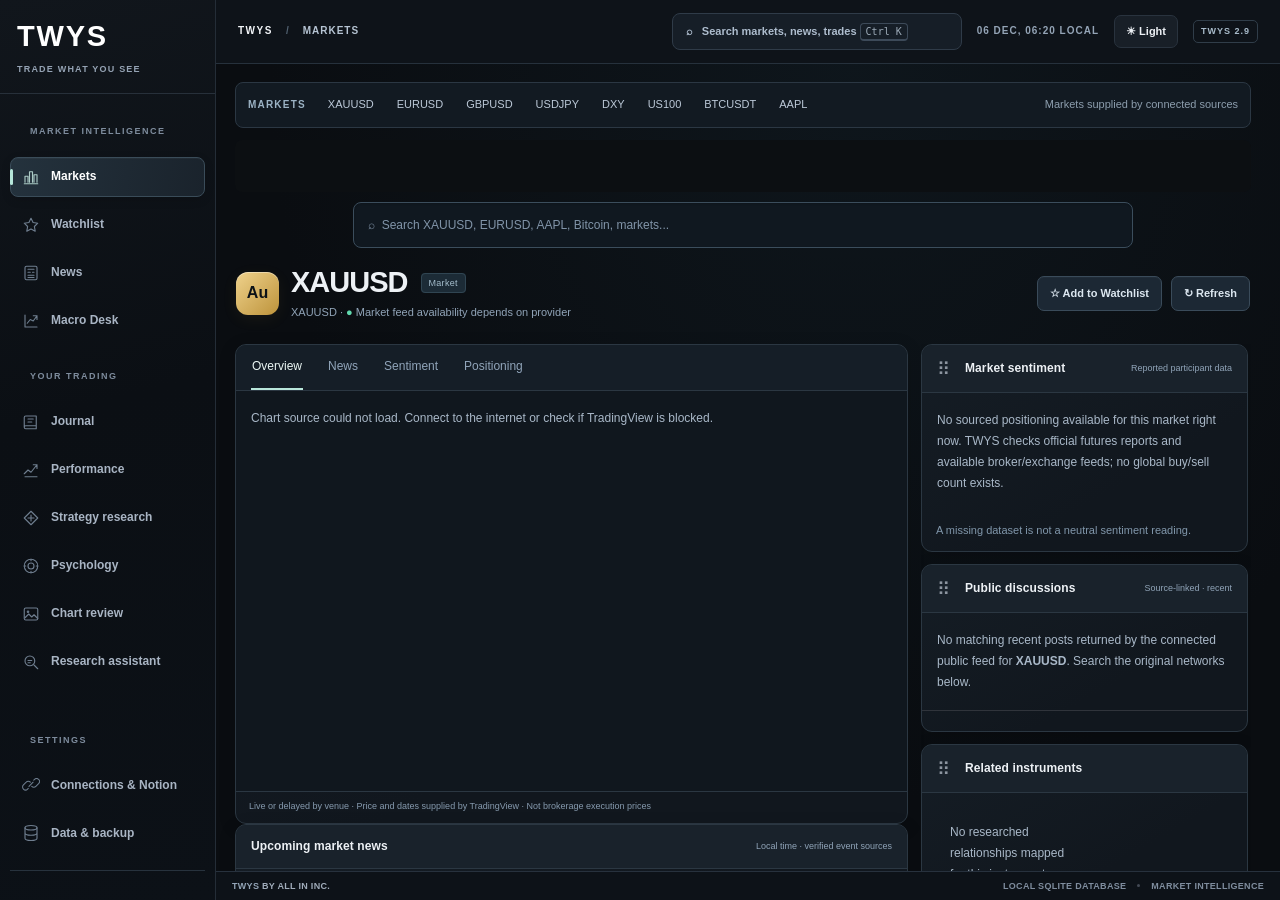
==== commit d029bc02: "TWYS 2.9: restore original branding, add light mode and safe data profiles" ====
--- a/static/index.html
+++ b/static/index.html
@@ -2,13 +2,15 @@
 <html lang="en"><head><meta charset="utf-8"/><meta name="viewport" content="width=device-width,initial-scale=1"/>
 <title>TWYS | TRADE WHAT YOU SEE · ALL IN INC.</title>
 <meta name="theme-color" content="#0a0d11"/>
+<script>try{document.documentElement.dataset.theme=localStorage.getItem("twys_theme")==="light"?"light":"dark"}catch(e){document.documentElement.dataset.theme="dark"}</script>
 <link rel="icon" type="image/png" href="/static/twys-icon.png"/>
 <link rel="stylesheet" href="/static/style.css" /><link rel="stylesheet" href="/static/v22.css" /><link rel="stylesheet" href="/static/v23.css" /><link rel="stylesheet" href="/static/v24.css" /><link rel="stylesheet" href="/static/v25.css" /><link rel="stylesheet" href="/static/v28.css" />
 <link rel="stylesheet" href="/static/polish.css" />
+<link rel="stylesheet" href="/static/v29.css" />
 </head><body>
 <div id="app">
   <aside class="sidebar">
-    <header class="identity"><img class="twys-logo" src="/static/twys-icon.png" width="38" height="38" alt=""/><div class="brandtext"><b>TWYS</b><small>TRADE WHAT YOU SEE</small></div></header>
+    <header class="identity"><div class="brandtext"><b>TWYS</b><small>TRADE WHAT YOU SEE</small></div></header>
     <div class="sidebar-section">MARKET INTELLIGENCE</div>
     <nav id="navigation">
       <button class="nav-item active" data-page="marketdesk" type="button"><span class="nav-glyph">▥</span>Markets</button>
@@ -32,8 +34,8 @@
     <div class="sidebar-footer"><div class="signature">ALL IN <span>INC.</span></div><div>TRADE WHAT YOU SEE</div></div>
   </aside>
   <div class="main-shell">
-    <header class="topbar"><div class="topbar-location"><span class="crumb">TWYS</span><span class="slash">/</span><span id="page-crumb">MARKETS</span></div><div class="topbar-right"><button class="global-search-button" id="global-search-button" type="button">⌕ &nbsp; Search markets, news, trades <kbd>Ctrl K</kbd></button><span id="local-time" class="clock"></span><span class="topbar-version">TWYS 2.8</span></div></header>
-    <main class="workspace" id="workspace" aria-label="Trading workspace" tabindex="-1"><div class="loading" role="status"><img class="twys-loading-logo" src="/static/twys-icon.png" width="52" height="52" alt="TWYS"/><span class="loader"></span>Initializing TWYS terminal...</div></main>
+    <header class="topbar"><div class="topbar-location"><span class="crumb">TWYS</span><span class="slash">/</span><span id="page-crumb">MARKETS</span></div><div class="topbar-right"><button class="global-search-button" id="global-search-button" type="button">⌕ &nbsp; Search markets, news, trades <kbd>Ctrl K</kbd></button><span id="local-time" class="clock"></span><button id="theme-switch" class="theme-switch" type="button" aria-label="Change color theme" title="Switch light/dark appearance">☀ Light</button><span class="topbar-version">TWYS 2.9</span></div></header>
+    <main class="workspace" id="workspace" aria-label="Trading workspace" tabindex="-1"><div class="loading" role="status"><strong class="loading-wordmark">TWYS</strong><span class="loader"></span>Initializing TWYS terminal...</div></main>
     <footer class="bottombar"><span>TWYS <span class="muted">BY ALL IN INC.</span></span><span class="bottom-right"><span id="footer-source">LOCAL SQLITE DATABASE</span><span class="separator-dot"></span><span>MARKET INTELLIGENCE</span></span></footer>
   </div>
 </div>
@@ -41,5 +43,5 @@
 <div class="overlay hidden" id="overlay"><div class="veil" id="veil"></div><aside class="detail-drawer" role="dialog" aria-modal="true" aria-labelledby="detail-title" tabindex="-1"><div class="drawer-header"><div><span class="eyebrow">SOURCE RECORD</span><h2 id="detail-title">Trade detail</h2></div><button class="icon-button" id="close-detail" title="Close" aria-label="Close trade details">×</button></div><div class="drawer-content" id="drawer-content"></div></aside></div>
 <div class="lightbox hidden" id="lightbox" role="dialog" aria-label="Chart screenshot" aria-modal="true"><div class="v28-photo-top"><span id="v28-photo-caption"></span><button id="close-lightbox" title="Close image">×</button></div><button id="v28-photo-prev" class="v28-photo-step" aria-label="Previous screenshot">‹</button><div class="v28-photo-stage"><img id="lightbox-image" alt="Expanded chart screenshot"/><p id="v28-photo-error" hidden>Image unavailable. Try Recheck all screenshots in Journal if the Notion image has been replaced.</p></div><button id="v28-photo-next" class="v28-photo-step" aria-label="Next screenshot">›</button></div>
 <div id="toast" class="toast" role="status"></div>
-<script src="/static/plotly.min.js"></script><script src="/static/v2.js"></script><script src="/static/app.js"></script><script src="/static/v22.js"></script><script src="/static/v24.js"></script><script src="/static/v25.js"></script><script src="/static/polish.js"></script>
+<script src="/static/plotly.min.js"></script><script src="/static/v2.js"></script><script src="/static/app.js"></script><script src="/static/v22.js"></script><script src="/static/v24.js"></script><script src="/static/v25.js"></script><script src="/static/polish.js"></script><script src="/static/v29.js"></script>
 </body></html>
--- a/static/v29.css
+++ b/static/v29.css
@@ -0,0 +1,65 @@
+/* TWYS 2.9 appearance: preserve approved dark design; light is opt-in. */
+.identity{padding-left:17px!important;gap:0!important}
+.identity .brandtext{display:flex;flex-direction:column;gap:3px}
+.identity .brandtext b{font-size:29px!important;letter-spacing:1.8px!important}
+.identity .brandtext small{font-size:9px!important;letter-spacing:1.2px!important}
+.loading-wordmark{font-size:28px;letter-spacing:4px;font-weight:800;color:var(--text)}
+.theme-switch{font:inherit;font-size:11px;font-weight:650;padding:8px 11px;white-space:nowrap;border:1px solid var(--border);border-radius:7px;background:var(--surface2);color:var(--text);cursor:pointer}
+.v29-profile-card{margin-top:16px}.v29-profile-card .panel-body{padding:18px}.v29-profile-card .panel-body p{line-height:1.7}
+html[data-theme="light"]{color-scheme:light;--bg:#f4f6f8;--sidebar:#fff;--surface:#fff;--surface2:#f1f4f7;--surface3:#e8edf1;--border:#d8e0e8;--text:#16202b;--muted:#576675;--muted2:#73808d;--accent:#243344;--white:#15202d;--up:#168665;--down:#c6414e;--neutral:#596877}
+html[data-theme="light"],html[data-theme="light"] body,html[data-theme="light"] #app,html[data-theme="light"] .main-shell,html[data-theme="light"] .workspace{background:#f4f6f8!important;color:#15202d!important}
+html[data-theme="light"] .sidebar{background:#fff!important;color:#29333d!important;border-color:#d8e0e8!important}
+html[data-theme="light"] .identity,html[data-theme="light"] .sidebar nav,html[data-theme="light"] .sidebar-footer,html[data-theme="light"] .v22-watch-mini,html[data-theme="light"] .sidebar-status{border-color:#dbe2e8!important}
+html[data-theme="light"] .identity b,html[data-theme="light"] h1,html[data-theme="light"] h2,html[data-theme="light"] h3,html[data-theme="light"] strong,html[data-theme="light"] .primary-cell{color:#182430!important}
+html[data-theme="light"] .brandtext small,html[data-theme="light"] .sidebar-section,html[data-theme="light"] .sidebar-footer,html[data-theme="light"] .v22-watch-mini header{color:#586878!important}
+html[data-theme="light"] .nav-item{color:#485969!important;background:transparent!important}
+html[data-theme="light"] .nav-glyph{color:#637587!important}
+html[data-theme="light"] .nav-item:hover{color:#19232c!important;background:#eaf0f5!important}
+html[data-theme="light"] .nav-item.active{color:#15202b!important;border-color:#d8e1e9!important;background:#e6eef4!important;box-shadow:none!important}
+html[data-theme="light"] .nav-item.active::before{background:#47798a!important}
+html[data-theme="light"] .v22-watch-mini button{background:#fff!important;color:#283541!important;border-color:#dbe2e8!important}
+html[data-theme="light"] .topbar,html[data-theme="light"] .bottombar{background:#fff!important;border-color:#d9e2e9!important;box-shadow:none!important;color:#586878!important}
+html[data-theme="light"] .topbar-location,html[data-theme="light"] #page-crumb{color:#2b3b4b!important}
+html[data-theme="light"] .topbar-version,html[data-theme="light"] .clock{color:#5c6978!important}
+html[data-theme="light"] .global-search-button,html[data-theme="light"] .theme-switch{background:#f3f6f9!important;color:#2d4050!important;border-color:#d4dfe9!important}
+html[data-theme="light"] .global-search-button:hover,html[data-theme="light"] .theme-switch:hover{background:#e8eff5!important}
+html[data-theme="light"] .workspace{background-image:none!important}
+html[data-theme="light"] .panel,html[data-theme="light"] .v22-panel,html[data-theme="light"] .v24-macro-card{background:#fff!important;border-color:#d9e1e8!important;box-shadow:0 2px 10px #29425909!important}
+html[data-theme="light"] .panel-head,html[data-theme="light"] .v22-phead{background:#f2f5f8!important;color:#1c2a37!important;border-color:#dfe6ec!important}
+html[data-theme="light"] .panel-head h2,html[data-theme="light"] .v22-phead h2{color:#1c2a37!important}
+html[data-theme="light"] .panel-head small,html[data-theme="light"] .v22-phead small{color:#657587!important}
+html[data-theme="light"] .v22-cardbody,html[data-theme="light"] .v22-placeholder,html[data-theme="light"] .v22-source,html[data-theme="light"] .smalltext,html[data-theme="light"] .subhead,html[data-theme="light"] .v22-subtitle,html[data-theme="light"] .v24-macro-explain{color:#4b5d6e!important}
+html[data-theme="light"] .v22-chart,html[data-theme="light"] .v22-pricepanel,html[data-theme="light"] .v22-market-tabs{background:#fff!important;border-color:#d9e2ea!important}
+html[data-theme="light"] .v22-market-tabs button{color:#607080!important}
+html[data-theme="light"] .v22-market-tabs button.active{color:#13212e!important;border-color:#3b7289!important}
+html[data-theme="light"] .v22-chart-bottom{color:#5e7181!important;border-color:#dae4ec!important}
+html[data-theme="light"] .v22-tickerbar,html[data-theme="light"] .v22-tickerwidget,html[data-theme="light"] .v22-globalfind input{background:#fff!important;color:#263443!important;border-color:#d9e2e9!important}
+html[data-theme="light"] .v22-tickerbar button{color:#314455!important}
+html[data-theme="light"] .v22-tickerbar button:hover{background:#edf3f7!important;color:#152330!important}
+html[data-theme="light"] .v22-searchdrop,html[data-theme="light"] .v22-searchdrop button{background:#fff!important;color:#182736!important;border-color:#d8e2ea!important}
+html[data-theme="light"] .v22-searchdrop button:hover{background:#eaf0f5!important}
+html[data-theme="light"] .v22-markethead p{color:#5e6f7f!important}
+html[data-theme="light"] .v22-tag{background:#edf2f6!important;color:#3f5568!important;border-color:#d1dce6!important}
+html[data-theme="light"] .v22-btn,html[data-theme="light"] .btn:not(.accent),html[data-theme="light"] .v22-related button,html[data-theme="light"] .v25-sociallink,html[data-theme="light"] .v28-view-trade{background:#f4f7fa!important;color:#203343!important;border-color:#d2dee8!important;box-shadow:none!important}
+html[data-theme="light"] .v22-btn:hover,html[data-theme="light"] .btn:not(.accent):hover{background:#e5eef5!important}
+html[data-theme="light"] .btn.accent{background:#1a3244!important;border-color:#1a3244!important;color:#fff!important}
+html[data-theme="light"] input,html[data-theme="light"] select,html[data-theme="light"] textarea,html[data-theme="light"] .field,html[data-theme="light"] .v22-select,html[data-theme="light"] .v22-filter{background:#fff!important;color:#1b2c3b!important;border-color:#cdd9e3!important}
+html[data-theme="light"] input::placeholder{color:#8b99a6!important}
+html[data-theme="light"] .filterbar,html[data-theme="light"] .metric-card,html[data-theme="light"] .detail-kpi,html[data-theme="light"] .info-item,html[data-theme="light"] .v24-macro-explain{background:#f1f5f8!important;border-color:#d9e3ea!important}
+html[data-theme="light"] table,html[data-theme="light"] .table-scroller,html[data-theme="light"] tr,html[data-theme="light"] th,html[data-theme="light"] td{background:#fff!important;color:#2c3b48!important;border-color:#e0e6ec!important}
+html[data-theme="light"] table th,html[data-theme="light"] .v22-day{background:#edf2f6!important;color:#506271!important}
+html[data-theme="light"] table tr:hover td,html[data-theme="light"] .v22-calendar-tbl tbody tr:not(.v22-day):hover td{background:#f2f7fb!important}
+html[data-theme="light"] .insight-row,html[data-theme="light"] .note-card,html[data-theme="light"] .evidence-card{border-color:#dde5ec!important;color:#263747!important}
+html[data-theme="light"] .image-card,html[data-theme="light"] .v23-imagecard{background:#fff!important;border-color:#d5e1e9!important}
+html[data-theme="light"] .image-card .thumb{background:#eef3f7!important}
+html[data-theme="light"] .search-modal,html[data-theme="light"] .global-search-header,html[data-theme="light"] .global-results,html[data-theme="light"] .search-hint{background:#fff!important;color:#25384a!important;border-color:#d8e1e9!important}
+html[data-theme="light"] .global-search-header input{background:#fff!important;color:#172736!important}
+html[data-theme="light"] .global-search-overlay{background:#0b172575!important}
+html[data-theme="light"] .detail-drawer,html[data-theme="light"] .drawer-header,html[data-theme="light"] .drawer-content{background:#fff!important;color:#273544!important;border-color:#d5dee7!important}
+html[data-theme="light"] .original-text{color:#334657!important;border-color:#dde5eb!important}
+html[data-theme="light"] .veil{background:#15223470!important}
+html[data-theme="light"] .toast{background:#eefaf3!important;color:#16462d!important;border-color:#a1d3bc!important}
+html[data-theme="light"] .positive{color:#087c56!important}
+html[data-theme="light"] .negative{color:#be4051!important}
+html[data-theme="light"] .loading,html[data-theme="light"] .v22-loading{color:#475967!important}
+@media(max-width:1000px){.theme-switch{padding:7px 8px;font-size:10px}}
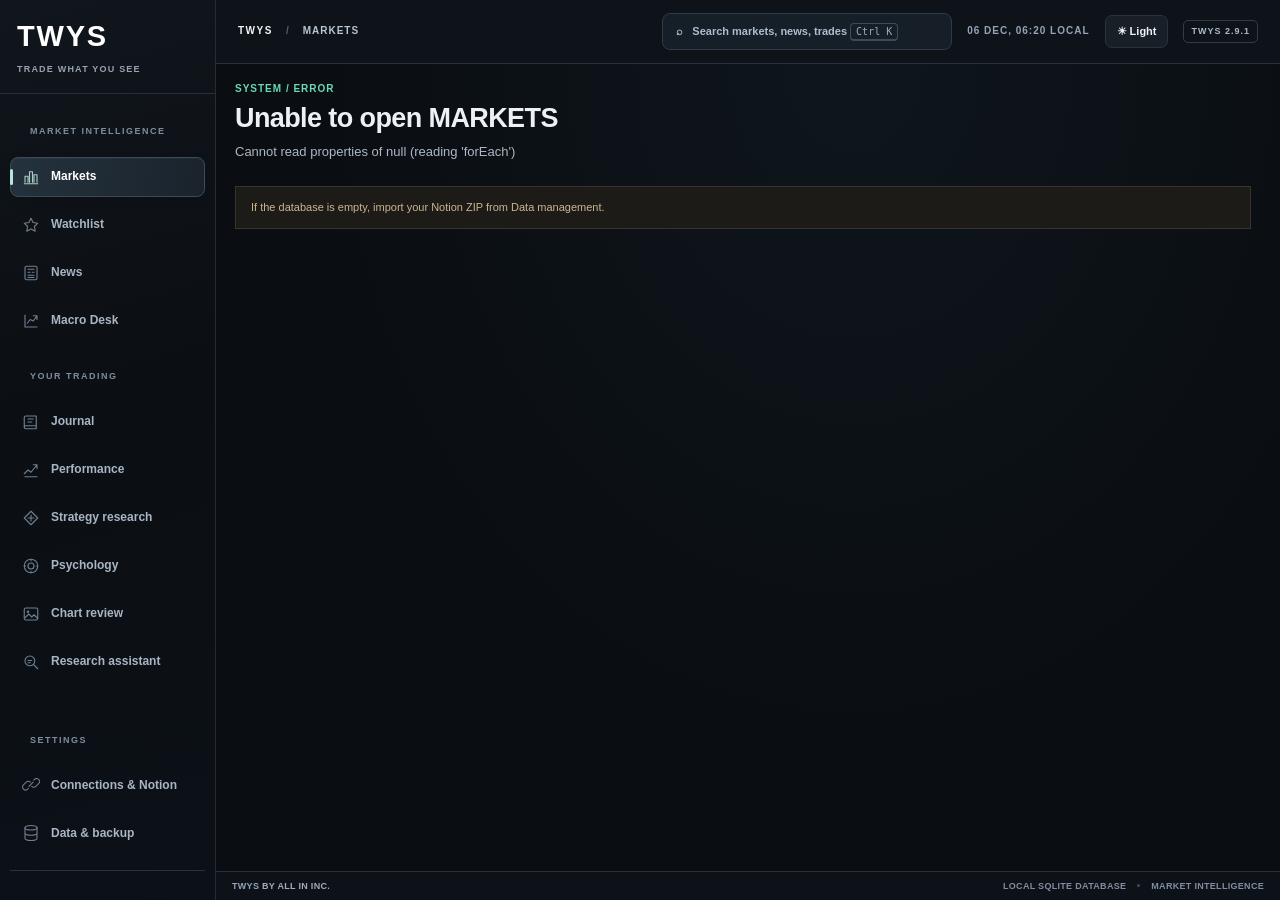
==== commit 0ebba7df: "TWYS 2.9.1: simplify Markets, remove mini-watchlist, add unfavorite stars and approved desktop icon" ====
--- a/static/index.html
+++ b/static/index.html
@@ -34,7 +34,7 @@
     <div class="sidebar-footer"><div class="signature">ALL IN <span>INC.</span></div><div>TRADE WHAT YOU SEE</div></div>
   </aside>
   <div class="main-shell">
-    <header class="topbar"><div class="topbar-location"><span class="crumb">TWYS</span><span class="slash">/</span><span id="page-crumb">MARKETS</span></div><div class="topbar-right"><button class="global-search-button" id="global-search-button" type="button">⌕ &nbsp; Search markets, news, trades <kbd>Ctrl K</kbd></button><span id="local-time" class="clock"></span><button id="theme-switch" class="theme-switch" type="button" aria-label="Change color theme" title="Switch light/dark appearance">☀ Light</button><span class="topbar-version">TWYS 2.9</span></div></header>
+    <header class="topbar"><div class="topbar-location"><span class="crumb">TWYS</span><span class="slash">/</span><span id="page-crumb">MARKETS</span></div><div class="topbar-right"><button class="global-search-button" id="global-search-button" type="button">⌕ &nbsp; Search markets, news, trades <kbd>Ctrl K</kbd></button><span id="local-time" class="clock"></span><button id="theme-switch" class="theme-switch" type="button" aria-label="Change color theme" title="Switch light/dark appearance">☀ Light</button><span class="topbar-version">TWYS 2.9.1</span></div></header>
     <main class="workspace" id="workspace" aria-label="Trading workspace" tabindex="-1"><div class="loading" role="status"><strong class="loading-wordmark">TWYS</strong><span class="loader"></span>Initializing TWYS terminal...</div></main>
     <footer class="bottombar"><span>TWYS <span class="muted">BY ALL IN INC.</span></span><span class="bottom-right"><span id="footer-source">LOCAL SQLITE DATABASE</span><span class="separator-dot"></span><span>MARKET INTELLIGENCE</span></span></footer>
   </div>
--- a/static/v29.css
+++ b/static/v29.css
@@ -63,3 +63,16 @@
 html[data-theme="light"] .negative{color:#be4051!important}
 html[data-theme="light"] .loading,html[data-theme="light"] .v22-loading{color:#475967!important}
 @media(max-width:1000px){.theme-switch{padding:7px 8px;font-size:10px}}
+
+/* Watchlist remove-favorite control (separate from opening an instrument). */
+.v24-watch-symbol{display:flex;align-items:stretch;justify-content:space-between;padding:0!important;min-height:48px;gap:4px}
+.v24-watch-open{display:flex;align-items:center;justify-content:space-between;gap:8px;flex:1;min-width:0;padding:12px 4px 12px 11px;border:0;background:transparent;color:inherit;cursor:pointer;text-align:left;font:inherit}
+.v24-watch-open span{white-space:nowrap}
+.v24-watch-remove{flex:none;width:40px;margin:5px 7px 5px 0;border:1px solid transparent;border-radius:6px;background:transparent;color:#f0c967;font-size:20px;line-height:1;cursor:pointer}
+.v24-watch-remove:hover,.v24-watch-remove:focus-visible{background:#35302a;border-color:#796c42;color:#ffdc69}
+.v24-watch-remove:disabled{opacity:.45;cursor:wait}
+html[data-theme="light"] .v24-watch-symbol{border-color:#dce5eb!important;color:#243443!important}
+html[data-theme="light"] .v24-watch-symbol.active,html[data-theme="light"] .v24-watch-symbol:hover{background:#edf2f6!important}
+html[data-theme="light"] .v24-watch-open{color:#243443!important}
+html[data-theme="light"] .v24-watch-remove{color:#a17617}
+html[data-theme="light"] .v24-watch-remove:hover{background:#f9eed7;border-color:#d9b877}
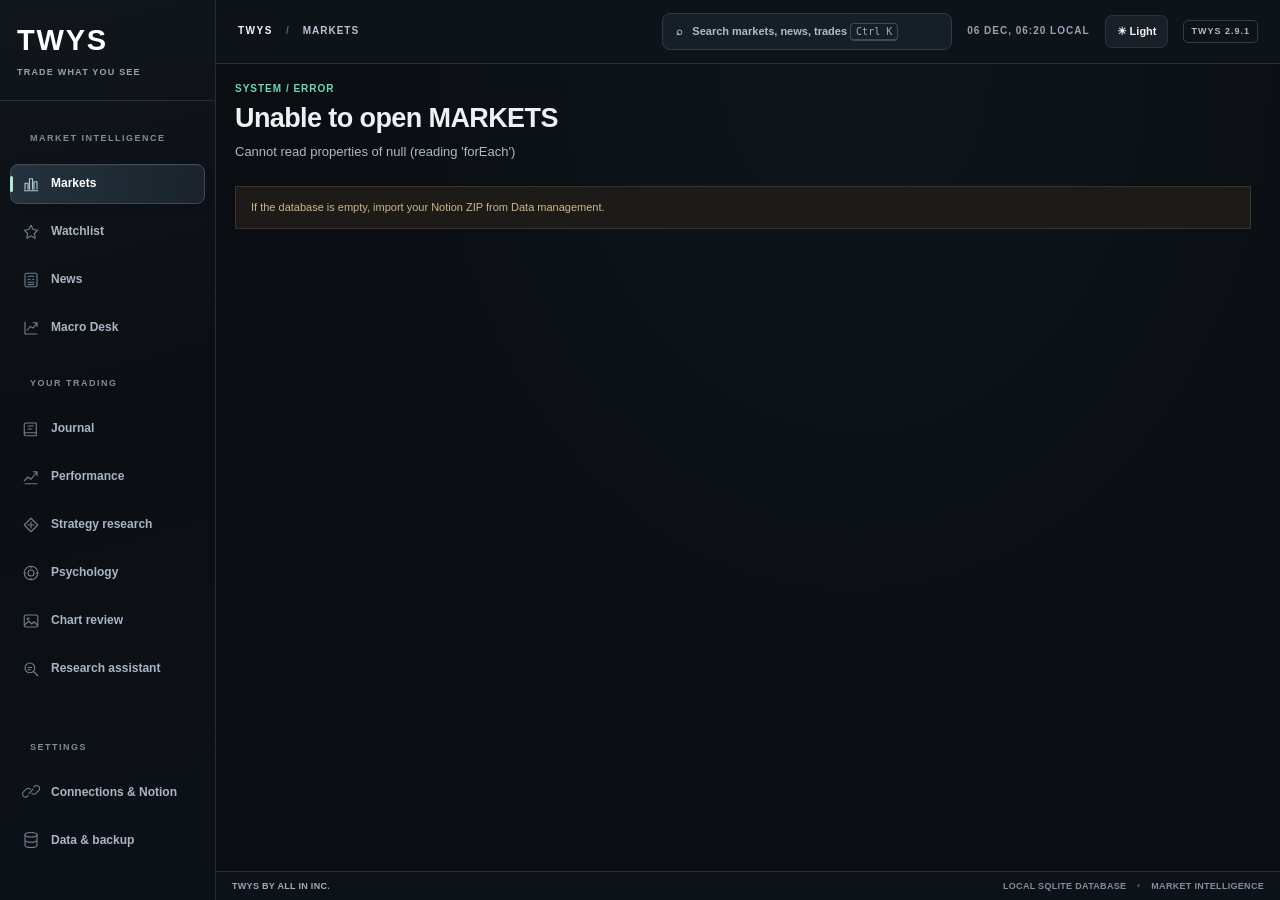
==== commit 69d02ca3: "Align 2.9.1 markup and legacy tests with approved desktop icon and simplified navigation" ====
--- a/static/index.html
+++ b/static/index.html
@@ -29,7 +29,7 @@
     </nav>
     <div class="sidebar-section data-label">SETTINGS</div>
     <nav><button class="nav-item" data-page="connections" type="button"><span class="nav-glyph">⤧</span>Connections & Notion</button><button class="nav-item" data-page="data" type="button"><span class="nav-glyph">▤</span>Data & backup</button></nav>
-    <div class="sidebar-spacer"></div><div class="v22-watch-mini" id="v22-watch-mini"></div>
+    <div class="sidebar-spacer"></div>
     <div class="sidebar-status"><span class="status-light"></span><span>LOCAL TERMINAL</span><span class="status-end">LOCAL</span></div>
     <div class="sidebar-footer"><div class="signature">ALL IN <span>INC.</span></div><div>TRADE WHAT YOU SEE</div></div>
   </aside>
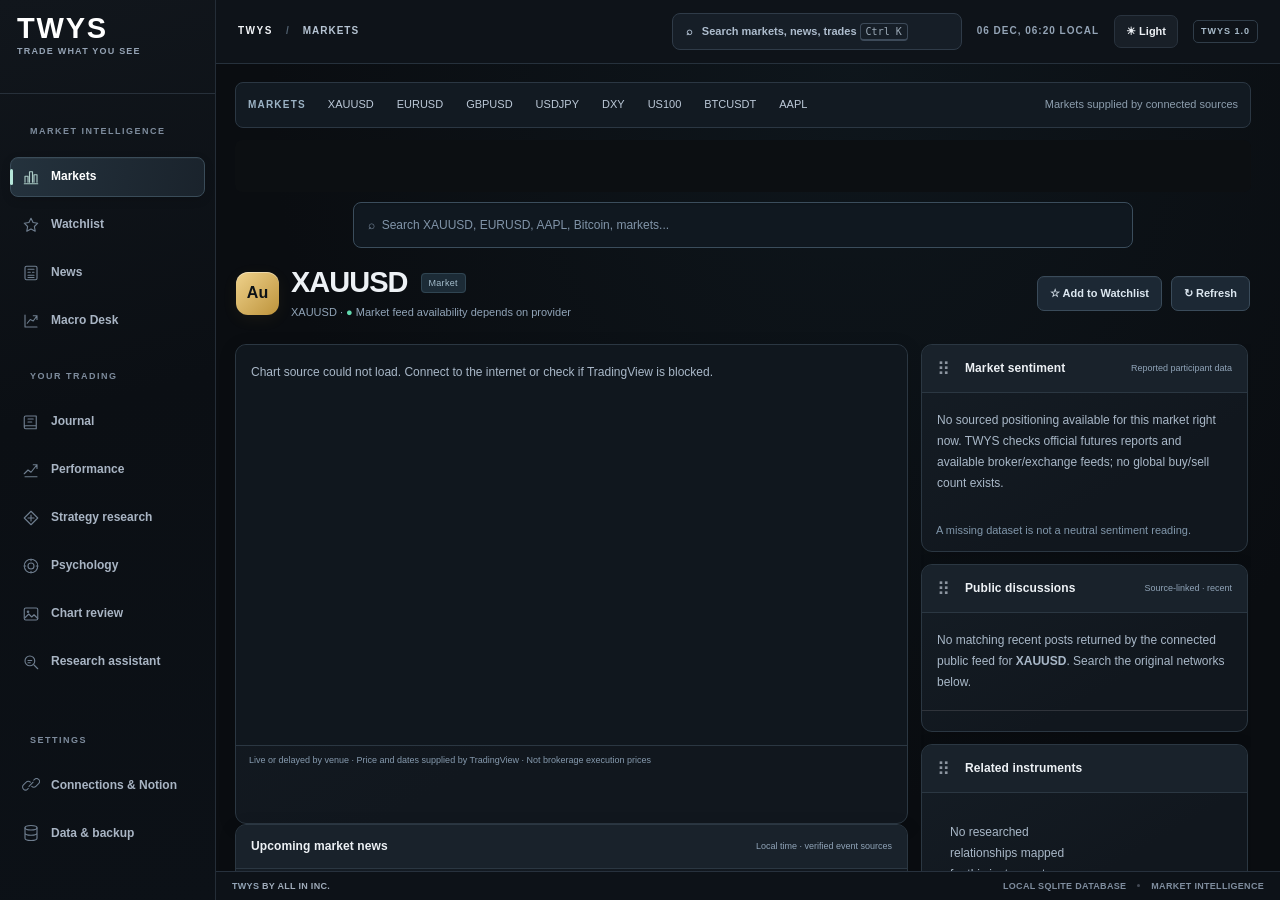
==== commit ebf11346: "TWYS v1.0 launch candidate: fix Markets, empty first-run profile, desktop icon, public documentation" ====
--- a/static/index.html
+++ b/static/index.html
@@ -34,7 +34,7 @@
     <div class="sidebar-footer"><div class="signature">ALL IN <span>INC.</span></div><div>TRADE WHAT YOU SEE</div></div>
   </aside>
   <div class="main-shell">
-    <header class="topbar"><div class="topbar-location"><span class="crumb">TWYS</span><span class="slash">/</span><span id="page-crumb">MARKETS</span></div><div class="topbar-right"><button class="global-search-button" id="global-search-button" type="button">⌕ &nbsp; Search markets, news, trades <kbd>Ctrl K</kbd></button><span id="local-time" class="clock"></span><button id="theme-switch" class="theme-switch" type="button" aria-label="Change color theme" title="Switch light/dark appearance">☀ Light</button><span class="topbar-version">TWYS 2.9.1</span></div></header>
+    <header class="topbar"><div class="topbar-location"><span class="crumb">TWYS</span><span class="slash">/</span><span id="page-crumb">MARKETS</span></div><div class="topbar-right"><button class="global-search-button" id="global-search-button" type="button">⌕ &nbsp; Search markets, news, trades <kbd>Ctrl K</kbd></button><span id="local-time" class="clock"></span><button id="theme-switch" class="theme-switch" type="button" aria-label="Change color theme" title="Switch light/dark appearance">☀ Light</button><span class="topbar-version">TWYS 1.0</span></div></header>
     <main class="workspace" id="workspace" aria-label="Trading workspace" tabindex="-1"><div class="loading" role="status"><strong class="loading-wordmark">TWYS</strong><span class="loader"></span>Initializing TWYS terminal...</div></main>
     <footer class="bottombar"><span>TWYS <span class="muted">BY ALL IN INC.</span></span><span class="bottom-right"><span id="footer-source">LOCAL SQLITE DATABASE</span><span class="separator-dot"></span><span>MARKET INTELLIGENCE</span></span></footer>
   </div>
--- a/static/v29.css
+++ b/static/v29.css
@@ -76,3 +76,9 @@
 html[data-theme="light"] .v24-watch-open{color:#243443!important}
 html[data-theme="light"] .v24-watch-remove{color:#a17617}
 html[data-theme="light"] .v24-watch-remove:hover{background:#f9eed7;border-color:#d9b877}
+
+/* TWYS 1.0: text-only header rhythm */
+.identity{padding-top:2px!important;padding-bottom:16px!important;align-items:flex-start!important}
+.identity .brandtext{gap:0!important}
+.identity .brandtext b{line-height:1!important;margin:0!important}
+.identity .brandtext small{padding-top:3px!important;line-height:1.15!important;margin:0!important}
